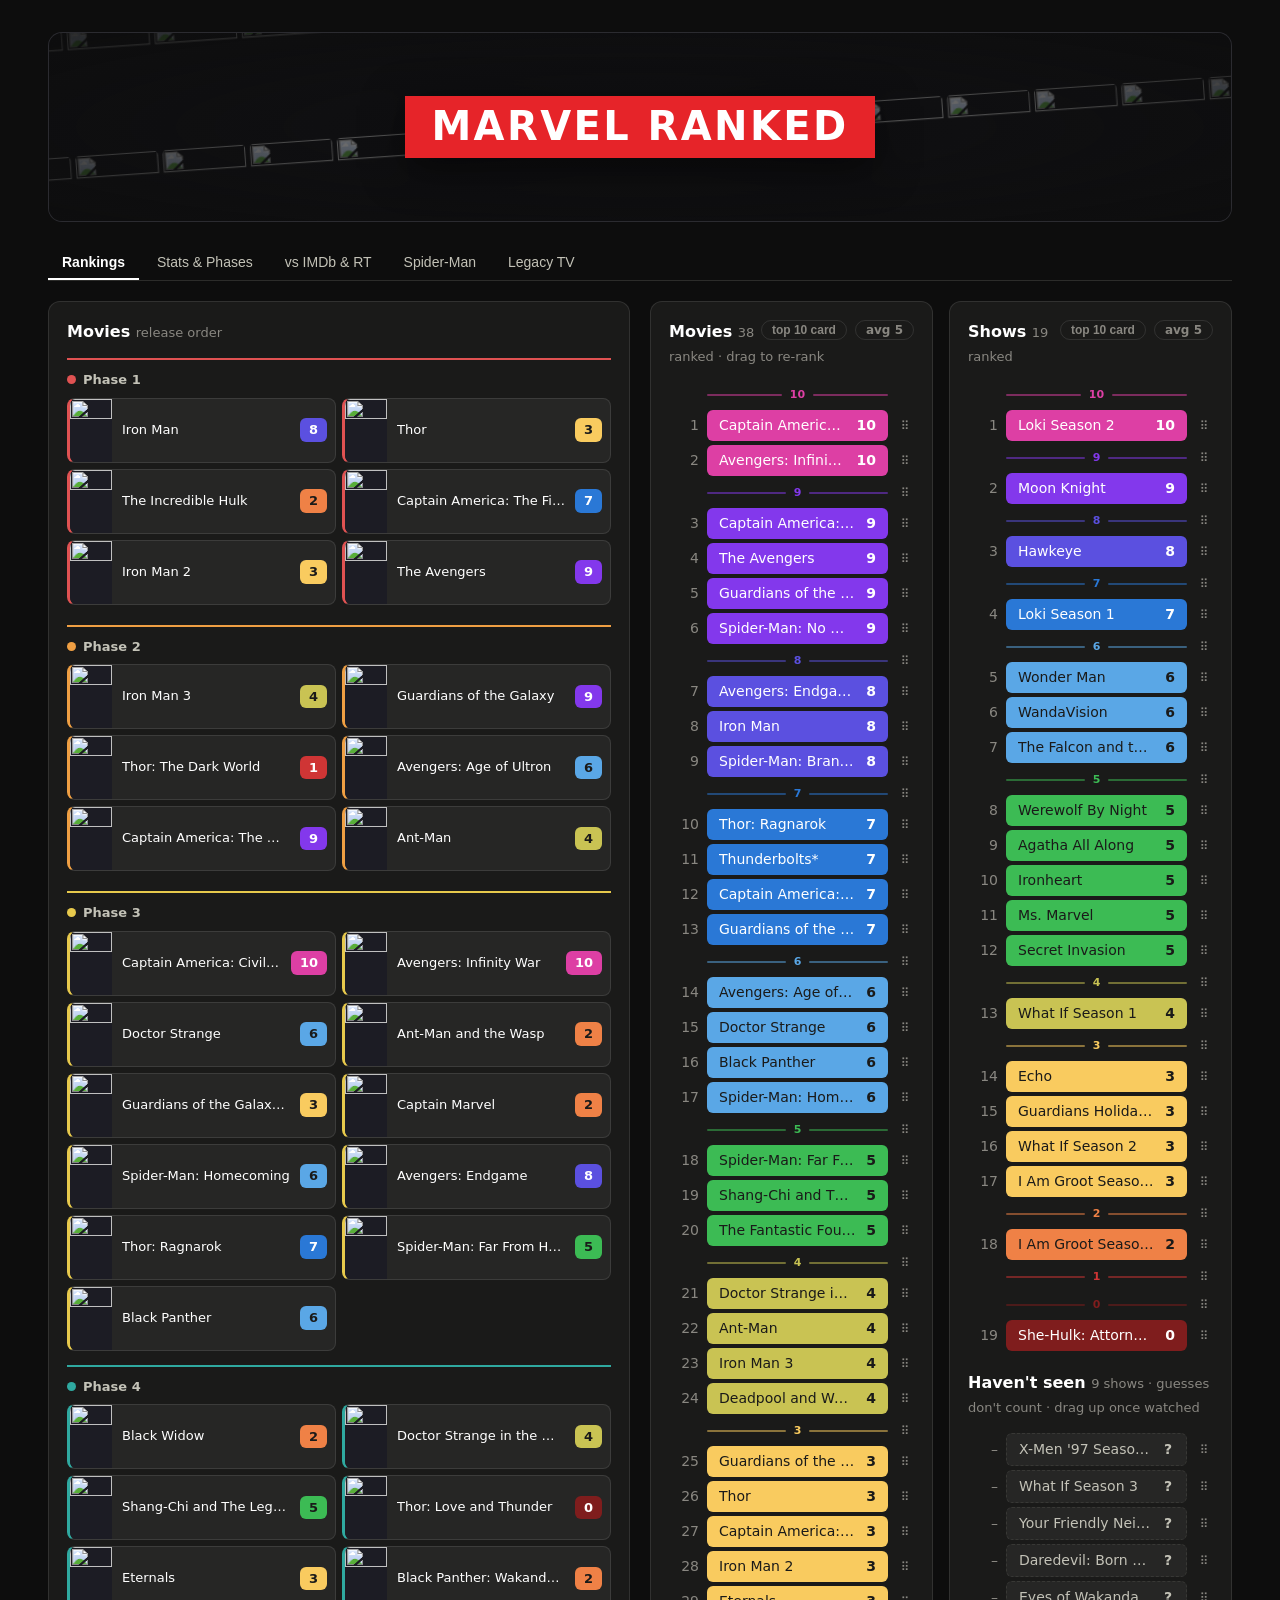
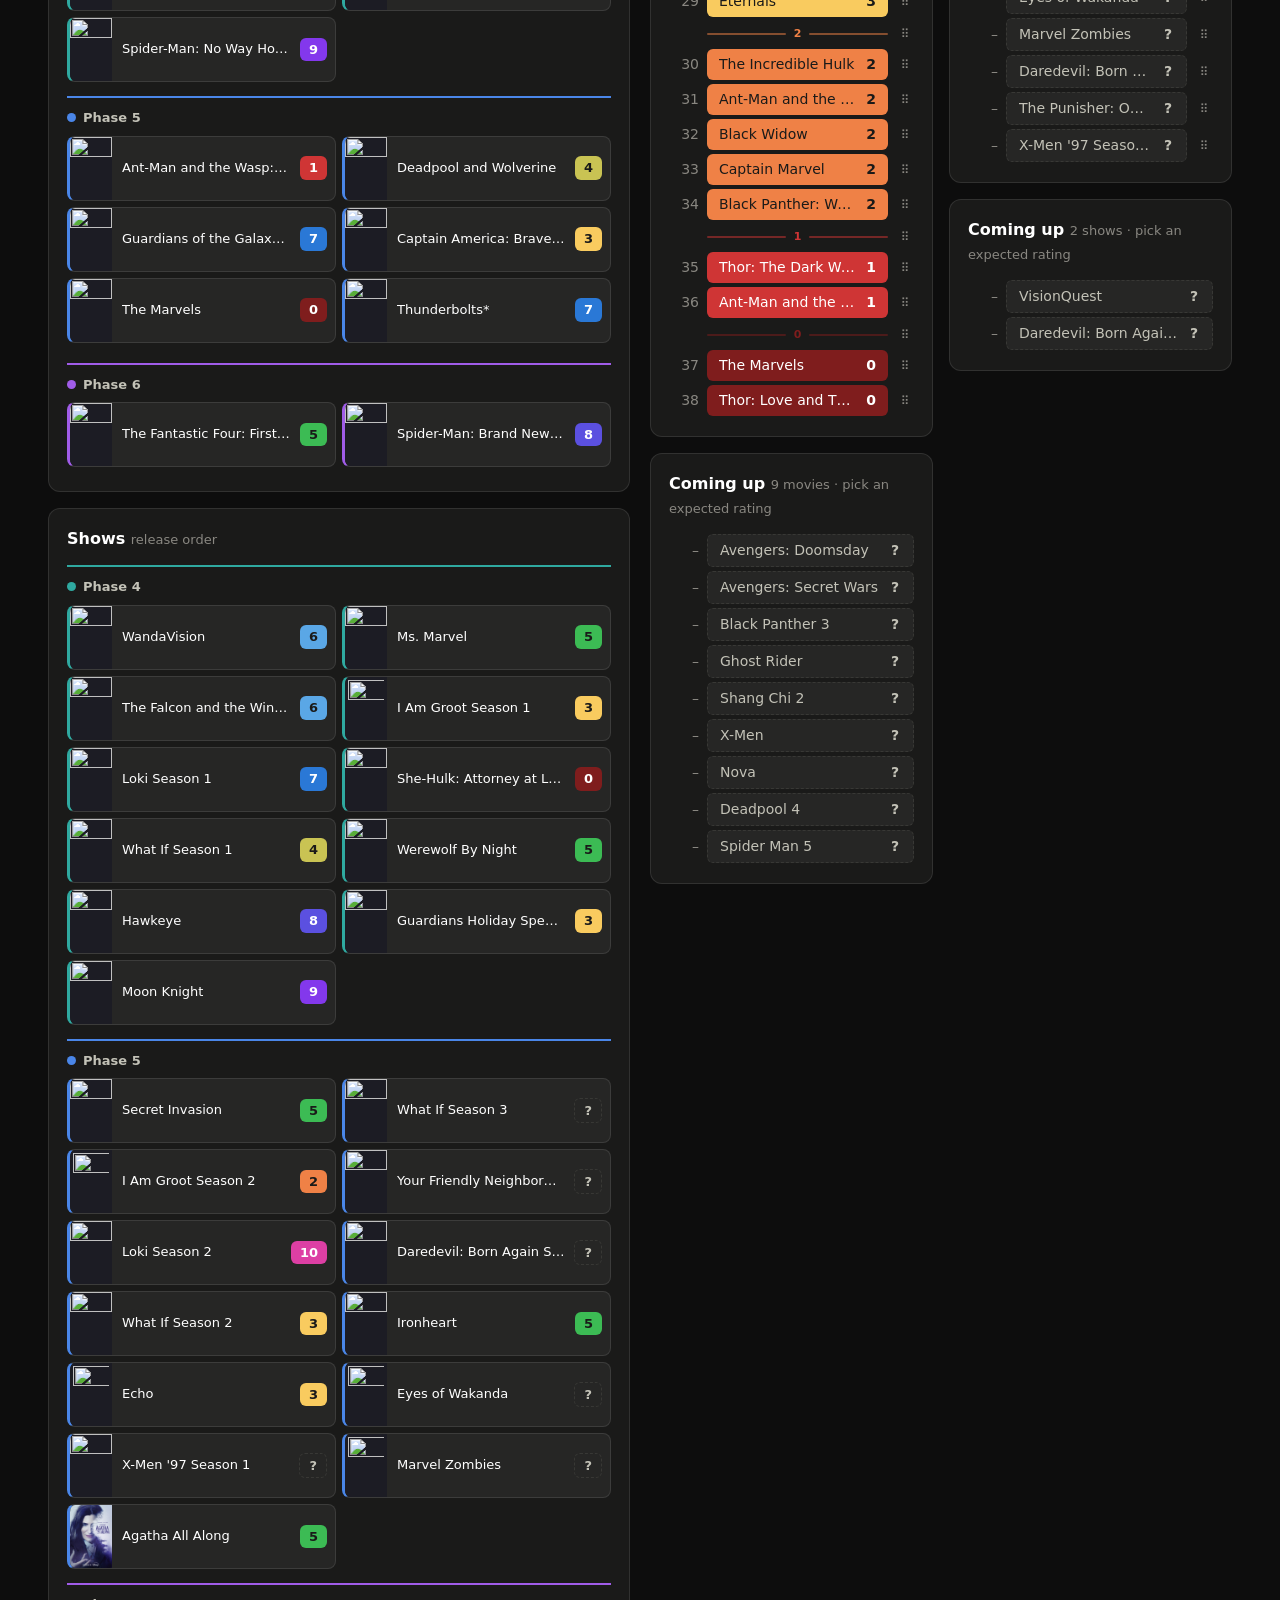
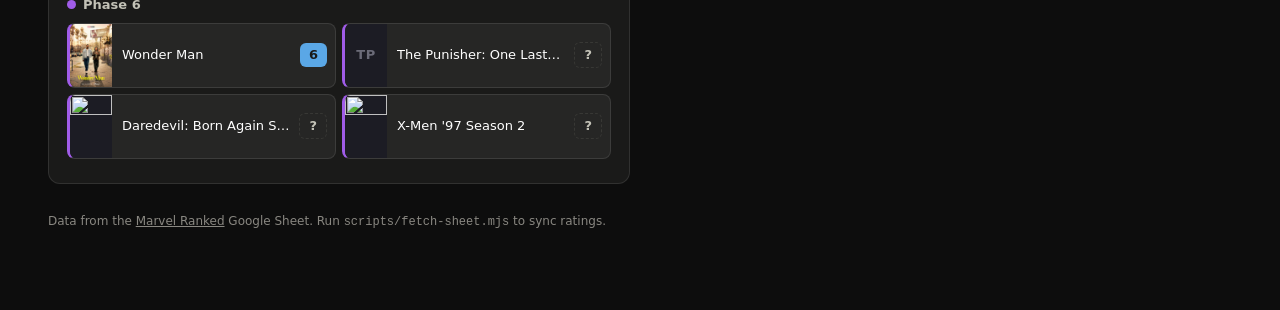
==== index.html @ 8e338cf9 "Add a Spider-Man tab: all 11 movies across eras, drag-to-order, synced Co-Authored-By: Claude Fable " ====
<!DOCTYPE html>
<html lang="en">
<head>
  <meta charset="UTF-8">
  <meta name="viewport" content="width=device-width, initial-scale=1.0">
  <title>Marvel Ranked</title>
  <link rel="icon" href="data:image/svg+xml,<svg xmlns='http://www.w3.org/2000/svg' viewBox='0 0 100 100'><text y='.9em' font-size='90'>🦸</text></svg>">
  <link rel="apple-touch-icon" href="icon-180.png">
  <link rel="manifest" href="manifest.json">
  <meta name="theme-color" content="#0d0d0d">
  <!-- Some cover hosts (Fandom) 404 hotlinked images when a foreign Referer
       header is present; sending none keeps every cover loading. -->
  <meta name="referrer" content="no-referrer">
  <meta name="apple-mobile-web-app-capable" content="yes">
  <meta name="apple-mobile-web-app-status-bar-style" content="black-translucent">
  <meta name="apple-mobile-web-app-title" content="Marvel Ranked">
  <link rel="stylesheet" href="styles.css">
</head>
<body>
  <div class="wrap">
    <header class="site">
      <div class="hero-bg" id="hero-bg" aria-hidden="true"></div>
      <h1>Marvel Ranked</h1>
    </header>

    <nav class="tabs">
      <button data-view="rankings" class="active">Rankings</button>
      <button data-view="phases">Stats &amp; Phases</button>
      <button data-view="vs">vs IMDb &amp; RT</button>
      <button data-view="spiderman">Spider-Man</button>
      <button data-view="legacy">Legacy TV</button>
    </nav>

    <main id="view"></main>

    <footer>Data from the <a href="https://docs.google.com/spreadsheets/d/1-3oeBoGQcb41boRSuKK7dNIwyNLwTf-JehLraKr6XbU/edit">Marvel Ranked</a> Google Sheet. Run <code>scripts/fetch-sheet.mjs</code> to sync ratings.</footer>
  </div>

  <script src="sync.js"></script>
  <script src="data.js"></script>
  <script src="imdb.js"></script>
  <script src="rt.js"></script>
  <script src="covers.js"></script>
  <script src="app.js"></script>
</body>
</html>
---- styles.css ----
* { margin: 0; padding: 0; box-sizing: border-box; }

:root {
  color-scheme: dark;
  --page: #0d0d0d;
  --surface: #1a1a19;
  --text-primary: #ffffff;
  --text-secondary: #c3c2b7;
  --text-muted: #898781;
  --grid: #2c2c2a;
  --baseline: #383835;
  --border: rgba(255, 255, 255, 0.10);
  --track: #262625;
  --marvel-red: #e62429;
}

body {
  background: var(--page);
  color: var(--text-primary);
  font-family: system-ui, -apple-system, "Segoe UI", sans-serif;
  line-height: 1.5;
}

.wrap { margin: 0 auto; padding: 32px 48px 80px; }

/* Hero header: poster-collage banner with the title centered on top */
header.site {
  position: relative; display: flex; align-items: center; justify-content: center;
  min-height: 190px; border-radius: 14px; overflow: hidden;
  border: 1px solid var(--border); background: #131318;
}
.hero-bg {
  position: absolute; inset: -30px; z-index: 0;
  display: flex; flex-wrap: wrap; gap: 4px; justify-content: center;
  transform: rotate(-4deg) scale(1.12);
  filter: saturate(0.85);
}
.hero-bg img { width: 74px; aspect-ratio: 2 / 3; object-fit: cover; border-radius: 4px; }
header.site::after {
  content: ""; position: absolute; inset: 0; z-index: 1;
  background: radial-gradient(ellipse at center, rgba(13, 13, 13, 0.45) 0%, rgba(13, 13, 13, 0.88) 100%);
}
header.site h1 {
  position: relative; z-index: 2;
  background: var(--marvel-red); color: #fff;
  font-size: 40px; font-weight: 900; text-transform: uppercase;
  letter-spacing: 0.06em; line-height: 1.1; padding: 8px 26px 10px;
  box-shadow: 0 10px 40px rgba(0, 0, 0, 0.6);
}
@media (max-width: 700px) { header.site h1 { font-size: 26px; padding: 6px 16px 8px; } }

/* Tabs */
nav.tabs { display: flex; gap: 4px; margin: 24px 0 20px; border-bottom: 1px solid var(--grid); flex-wrap: wrap; }
nav.tabs button {
  background: none; border: none; border-bottom: 2px solid transparent;
  padding: 8px 14px; font-size: 14px; color: var(--text-secondary); cursor: pointer;
}
nav.tabs button:hover { color: var(--text-primary); }
nav.tabs button.active { color: var(--text-primary); border-bottom-color: var(--text-primary); font-weight: 600; }

/* Ranking rows — spreadsheet-style colored cells */
.panel { background: var(--surface); border: 1px solid var(--border); border-radius: 12px; padding: 18px; }
.panel h2 { font-size: 16px; margin-bottom: 12px; }
.panel h2 .note { font-weight: 400; font-size: 13px; color: var(--text-muted); }
.row {
  display: grid; grid-template-columns: 30px 1fr;
  gap: 8px; align-items: center; padding: 2px 0; font-size: 14px;
}
.row .rank { color: var(--text-muted); font-variant-numeric: tabular-nums; text-align: right; }
.row .cellbox {
  display: flex; align-items: center; gap: 10px;
  border-radius: 6px; padding: 5px 12px; min-width: 0;
}
.row .cellbox .title { flex: 1; overflow: hidden; text-overflow: ellipsis; white-space: nowrap; }
.row .cellbox .phase-tag { opacity: 0.75; font-size: 12px; margin-left: 6px; }
.row .cellbox .val { font-variant-numeric: tabular-nums; font-weight: 700; }
.row:hover .cellbox { filter: brightness(1.06); }

/* Second heading within a panel (unwatched shows, show phase averages) */
.subheading { margin-top: 18px; }
.row .cellbox.unwatched {
  background: var(--track); color: var(--text-secondary);
  border: 1px dashed var(--baseline);
}

/* minmax(0, …) lets tracks shrink below the nowrap titles' intrinsic width */
.grid-2 { display: grid; grid-template-columns: minmax(0, 1fr) minmax(0, 1fr); gap: 16px; }
@media (max-width: 800px) { .grid-2 { grid-template-columns: minmax(0, 1fr); } }

/* Rankings split: two release-order columns left, two ranked columns right.
   Narrow screens stack to one column with the ranked lists on top. */
.split { display: grid; grid-template-columns: minmax(460px, 1fr) minmax(0, 1fr); gap: 20px; align-items: start; }
@media (max-width: 1100px) {
  .split { grid-template-columns: minmax(0, 1fr); }
  .split .release-pane { order: 2; }
}

.phase-block { margin-top: 14px; }
.phase-block h3 {
  font-size: 13px; font-weight: 600; color: var(--text-secondary);
  display: flex; align-items: center; gap: 7px; margin-bottom: 8px;
  padding-top: 10px; border-top: 2px solid var(--phase);
}
.phase-block h3 .dot { width: 9px; height: 9px; border-radius: 50%; background: var(--phase); }
/* Two columns filled top-to-bottom: first half of the phase runs down the
   left column, the rest continues down the right. */
.covers { columns: 2; column-gap: 6px; }
.covers .card { break-inside: avoid; margin-bottom: 6px; }
@media (max-width: 600px) { .covers { columns: 1; } }
.card {
  background: var(--track); border: 1px solid var(--border); border-radius: 8px;
  overflow: hidden; display: flex; align-items: center; gap: 10px;
  border-left: 3px solid var(--phase);
}
.card img, .card .noimg {
  width: 42px; aspect-ratio: 2 / 3; object-fit: cover; display: block;
  background: #1c1c24; flex-shrink: 0;
}
.card img.contain { object-fit: contain; padding: 3px; box-sizing: border-box; }
.card .noimg {
  display: flex; align-items: center; justify-content: center;
  font-size: 13px; font-weight: 700; color: #6b6b78; letter-spacing: 0.05em;
}
.card .name {
  flex: 1; min-width: 0; font-size: 13px; line-height: 1.3; font-weight: 500;
  overflow: hidden; text-overflow: ellipsis; white-space: nowrap;
}
.card .score {
  font-size: 13px; font-weight: 700; font-variant-numeric: tabular-nums;
  border-radius: 6px; padding: 2px 9px; margin-right: 8px; flex-shrink: 0;
}
.card .score.unknown {
  background: var(--track); color: var(--text-secondary);
  border: 1px dashed var(--baseline);
}
.card:hover { filter: brightness(1.06); }

/* Ranked column + its Coming Up panel stacked in one grid column */
.stack { display: grid; gap: 16px; align-content: start; }
button.guess {
  background: none; border: none; font: inherit; font-weight: 700;
  font-variant-numeric: tabular-nums; color: inherit; cursor: pointer;
  padding: 0 2px;
}
.guess-pop {
  position: fixed; z-index: 30; background: var(--surface);
  border: 1px solid var(--border); border-radius: 10px; padding: 8px;
  display: grid; grid-template-columns: repeat(4, 1fr); gap: 6px;
  box-shadow: 0 10px 32px rgba(0, 0, 0, 0.55);
}
.guess-pop .opt {
  border: none; border-radius: 6px; font: inherit; font-size: 13px; font-weight: 700;
  min-width: 40px; padding: 8px 0; text-align: center; cursor: pointer;
}
.guess-pop .opt.clear { background: var(--track); color: var(--text-secondary); border: 1px dashed var(--baseline); }
.guess-pop .opt.sel { outline: 2px solid var(--text-primary); outline-offset: 1px; }
.guess-pop .opt:hover { filter: brightness(1.12); }

/* Editable ranked lists: grips, tier separators, drag state, live average */
.row.drag { grid-template-columns: 30px 1fr 18px; }
.grip {
  cursor: grab; color: var(--text-muted); font-size: 12px; text-align: center;
  user-select: none; -webkit-user-select: none; touch-action: none; padding: 3px 0;
}
.grip:hover { color: var(--text-primary); }
.dragging { opacity: 0.92; }
.row.dragging .cellbox { outline: 2px dashed rgba(255, 255, 255, 0.55); }
.tierrow {
  display: grid; grid-template-columns: 30px 1fr 18px; gap: 8px;
  align-items: center; padding: 3px 0 1px;
}
.tierrow .tierline { display: flex; align-items: center; gap: 8px; }
.tierrow .tierline b { font-size: 11px; color: var(--c); }
.tierrow .tierline::before, .tierrow .tierline::after {
  content: ""; height: 2px; border-radius: 1px; background: var(--c); opacity: 0.5; flex: 1;
}
.tierrow.dragging .tierline::before, .tierrow.dragging .tierline::after { opacity: 1; }
.avgchip {
  float: right; font-size: 12px; font-weight: 600; line-height: normal;
  color: var(--text-muted); border: 1px solid var(--border);
  border-radius: 999px; padding: 2px 10px;
}
.avgchip.off { color: #ff7a7a; border-color: #cf3535; }
button.cardbtn { background: none; cursor: pointer; margin-right: 8px; }
button.cardbtn:hover { color: var(--text-primary); }

/* Share-card modal: canvas preview plus download/share actions */
.share-modal {
  position: fixed; inset: 0; z-index: 40; background: rgba(0, 0, 0, 0.72);
  display: flex; align-items: center; justify-content: center; padding: 20px;
}
.share-box {
  background: var(--surface); border: 1px solid var(--border); border-radius: 14px;
  padding: 14px; width: 100%; max-width: 400px; max-height: 92vh; overflow: auto;
}
.share-box img { display: block; width: 100%; border-radius: 10px; }
.share-actions { display: flex; gap: 8px; justify-content: center; margin-top: 12px; }
.share-actions .chip { font: inherit; font-size: 13px; cursor: pointer; text-decoration: none; }

/* Stat tiles */
.tiles { display: grid; grid-template-columns: repeat(6, 1fr); gap: 12px; margin-bottom: 16px; }
@media (max-width: 1100px) { .tiles { grid-template-columns: repeat(3, 1fr); } }
@media (max-width: 600px) { .tiles { grid-template-columns: repeat(2, 1fr); } }
.tile { background: var(--surface); border: 1px solid var(--border); border-radius: 12px; padding: 14px 16px; }
.tile .label { font-size: 12px; color: var(--text-muted); }
.tile .value { font-size: 26px; font-weight: 600; line-height: 1.25; margin: 2px 0; }
.tile .sub { font-size: 12px; color: var(--text-secondary); display: flex; align-items: center; gap: 6px; }
.tile .sub .dot { width: 8px; height: 8px; border-radius: 50%; flex-shrink: 0; }

/* Column charts: height carries the rating; color repeats the site scale */
.chart { --h: 140px; display: flex; gap: 8px; margin-top: 6px; }
.chart .yaxis { position: relative; width: 18px; height: var(--h); flex-shrink: 0; }
.chart .yaxis span {
  position: absolute; right: 0; transform: translateY(-50%);
  font-size: 11px; color: var(--text-muted); font-variant-numeric: tabular-nums;
}
.chart .plotarea { position: relative; flex: 1; min-width: 0; }
.chart .gridline { position: absolute; left: 0; right: 0; border-top: 1px solid var(--grid); }
.chart .gridline.baseline { border-top-color: var(--baseline); }
.chart .cgroups { position: relative; display: flex; gap: 10px; }
.chart .cgroup { min-width: 0; }
.chart .cols { display: flex; gap: 2px; }
.chart .colwrap { flex: 1; min-width: 0; display: flex; flex-direction: column; }
.chart .colbar { height: var(--h); display: flex; align-items: flex-end; justify-content: center; }
.chart .colbar i { display: block; width: 100%; max-width: 24px; border-radius: 4px 4px 0 0; }
.chart .colwrap:hover i { filter: brightness(1.18); }
.chart .xl { font-size: 10px; color: var(--text-muted); text-align: center; margin-top: 4px; }
.chart .glabel {
  display: flex; align-items: center; justify-content: center; gap: 5px;
  border-top: 2px solid var(--phase); margin-top: 6px; padding-top: 5px;
  font-size: 10px; color: var(--text-muted); white-space: nowrap; overflow: hidden;
}
.chart .glabel .dot { width: 7px; height: 7px; border-radius: 50%; background: var(--phase); flex-shrink: 0; }

/* vs IMDb: my rating and IMDb's side by side, sortable by column */
.vspanel { max-width: 720px; margin: 0 auto; }
.vsrow {
  display: grid; grid-template-columns: 1fr 48px 48px 48px;
  gap: 8px; align-items: center; padding: 2px 0; font-size: 14px;
}
.vsrow .title { overflow: hidden; text-overflow: ellipsis; white-space: nowrap; }
.vsrow .cell {
  border-radius: 6px; padding: 5px 0; text-align: center;
  font-weight: 700; font-variant-numeric: tabular-nums;
}
.vsrow .delta {
  text-align: right; color: var(--text-secondary);
  font-variant-numeric: tabular-nums; padding-right: 2px;
}
.vsrow.vshead { color: var(--text-muted); font-size: 12px; }
.vsrow.vshead span:not(.title) { text-align: center; }
.vsrow.vshead span:last-child { text-align: right; padding-right: 2px; }
.vsswitch { display: flex; justify-content: center; margin-bottom: 14px; }
.vsswitch .segbtn { font-size: 13px; padding: 5px 16px; }
.vstiles { grid-template-columns: repeat(3, 1fr); max-width: 720px; margin: 0 auto 16px; }
.vscharts { max-width: 1100px; margin: 0 auto; }

/* Me-vs-IMDb scatter: position carries both scores, dot color repeats mine */
.vsscatter { display: block; width: 100%; height: auto; margin-top: 4px; }
.vsscatter .grid { stroke: var(--border); stroke-width: 1; }
.vsscatter .diag { stroke: var(--text-muted); stroke-width: 1; stroke-dasharray: 4 4; }
.vsscatter .tick, .vsscatter .hint { fill: var(--text-muted); font-size: 11px; }
.vsscatter .axis { fill: var(--text-secondary); font-size: 12px; }
.vsscatter circle:not(.hit) { stroke: var(--surface); stroke-width: 2; }
.vsscatter g:hover circle:not(.hit) { filter: brightness(1.15); }

/* Legacy TV: unranked pre-Disney+ seasons grouped by series */
.legacywrap { max-width: 900px; margin: 0 auto; }
.phase-block h3 .note { font-weight: 400; color: var(--text-muted); }

/* Spider-Man multiverse ranking: era-colored cards, drag to reorder */
.spiderwrap { max-width: 560px; margin: 0 auto; }
.spiderlist { display: grid; gap: 6px; }
.spiderrow { display: grid; grid-template-columns: 36px 1fr 18px; gap: 8px; align-items: center; }
.spiderrow .rank {
  text-align: right; font-size: 18px; font-weight: 800;
  color: var(--text-muted); font-variant-numeric: tabular-nums;
}
.spiderrow .card .era { font-size: 11px; font-weight: 600; flex-shrink: 0; margin-right: 10px; }
.spiderrow.dragging .card { outline: 2px dashed rgba(255, 255, 255, 0.55); }

/* Zero-sum guard: shown on every tab when an average drifts off 5.0 */
.balance-alert {
  margin: 14px 0 0; padding: 12px 16px; border-radius: 10px;
  background: rgba(207, 53, 53, 0.14); border: 1px solid #cf3535;
  color: var(--text-primary); font-size: 14px;
}
.balance-alert strong { color: #ff7a7a; margin-right: 8px; }

/* Movies/shows/both picker in stats panel headers */
.seg { display: inline-flex; gap: 2px; margin-left: 8px; vertical-align: 2px; }
.segbtn {
  border: 1px solid var(--border); background: none; color: var(--text-muted);
  font: inherit; font-size: 11px; font-weight: 400; padding: 2px 8px; cursor: pointer;
}
.segbtn:first-child { border-radius: 999px 0 0 999px; }
.segbtn:last-child { border-radius: 0 999px 999px 0; }
.segbtn:hover { color: var(--text-secondary); }
.segbtn.active { background: var(--track); color: var(--text-primary); border-color: var(--text-muted); }

/* Shared hover/tap tooltip for chart marks */
.tooltip {
  position: fixed; z-index: 20; pointer-events: none;
  background: #232326; border: 1px solid var(--border); border-radius: 8px;
  box-shadow: 0 4px 16px rgba(0, 0, 0, 0.45);
  padding: 6px 10px; font-size: 12px; color: var(--text-primary);
  max-width: 280px; opacity: 0; transition: opacity 0.12s;
}
.tooltip.show { opacity: 1; }

.vshead .vscol { cursor: pointer; user-select: none; }
.vshead .vscol:hover { color: var(--text-secondary); }
.vshead .vscol.active { color: var(--text-primary); font-weight: 700; }
.vsrow:hover .cell { filter: brightness(1.06); }
.fineprint { margin-top: 14px; font-size: 12px; color: var(--text-muted); }

/* Chips */
.chips { display: flex; flex-wrap: wrap; gap: 8px; }
.chip {
  border: 1px solid var(--border); background: var(--track); color: var(--text-secondary);
  border-radius: 999px; padding: 4px 12px; font-size: 13px;
}

.section-gap { margin-top: 16px; }
footer { margin-top: 28px; font-size: 12px; color: var(--text-muted); }
footer a { color: inherit; }

/* Phones get the full width: slim page gutters, tighter panels and gaps.
   Keep this block last so it wins over the base rules above. */
@media (max-width: 700px) {
  .wrap { padding: 10px 8px 48px; }
  .panel { padding: 12px 10px; }
  header.site { min-height: 130px; border-radius: 10px; }
  nav.tabs { margin: 14px 0 12px; }
  nav.tabs button { padding: 8px 10px; font-size: 13px; }
  .split, .grid-2, .tiles, .stack { gap: 10px; }
  .section-gap { margin-top: 10px; }
  .vspanel, .vstiles, .vscharts, .spiderwrap { max-width: none; }
}
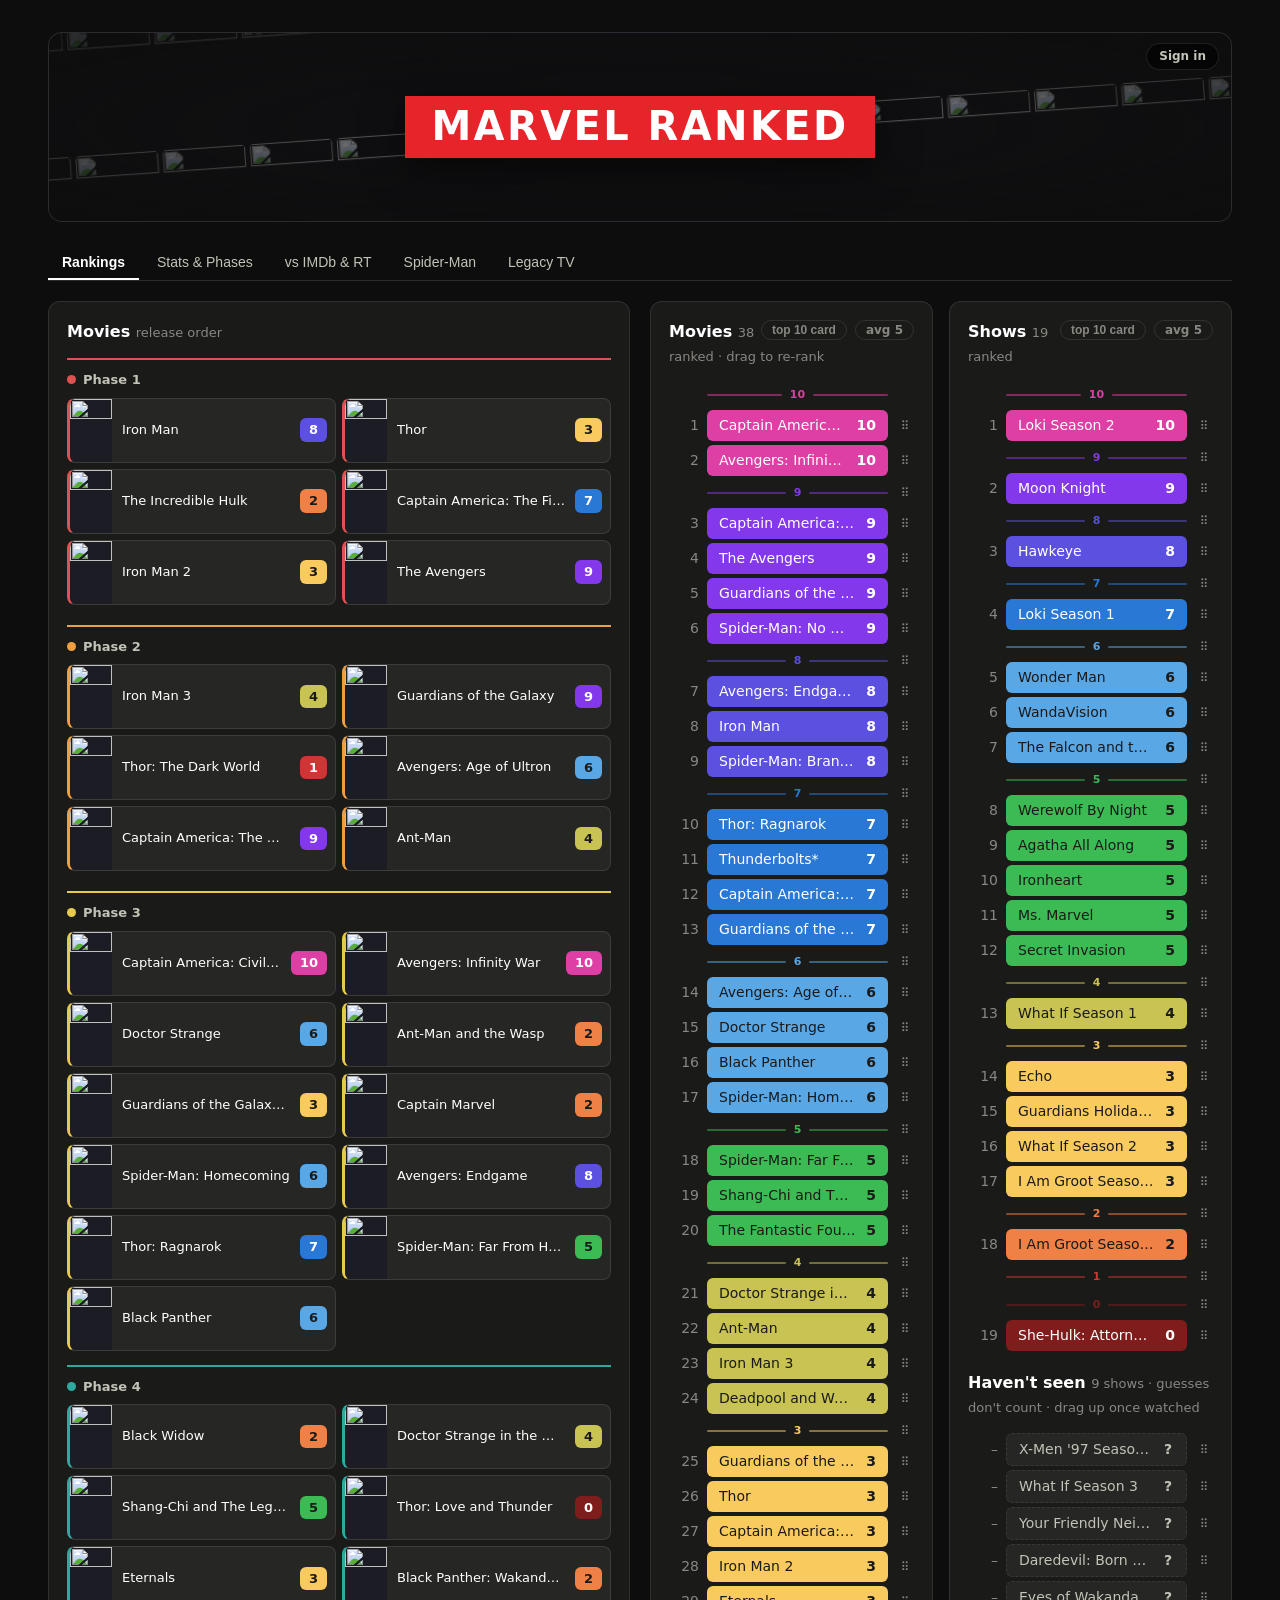
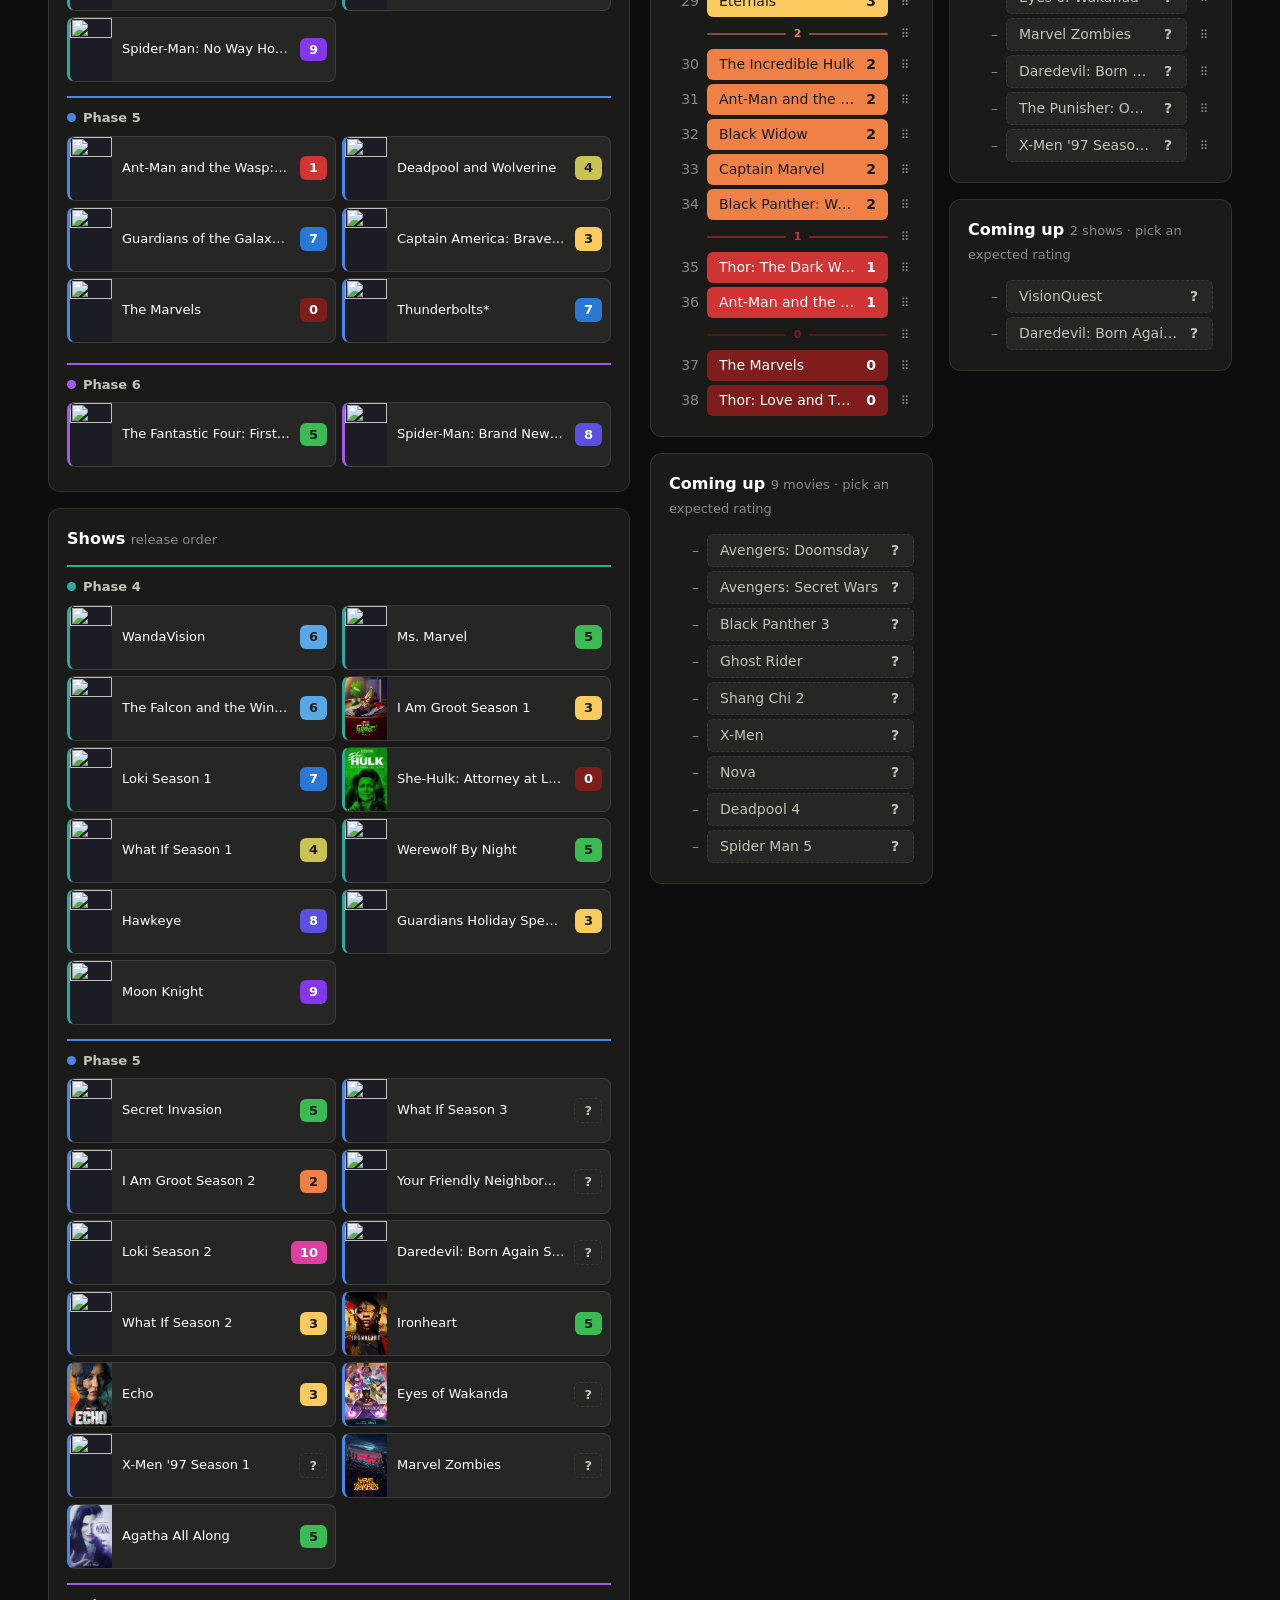
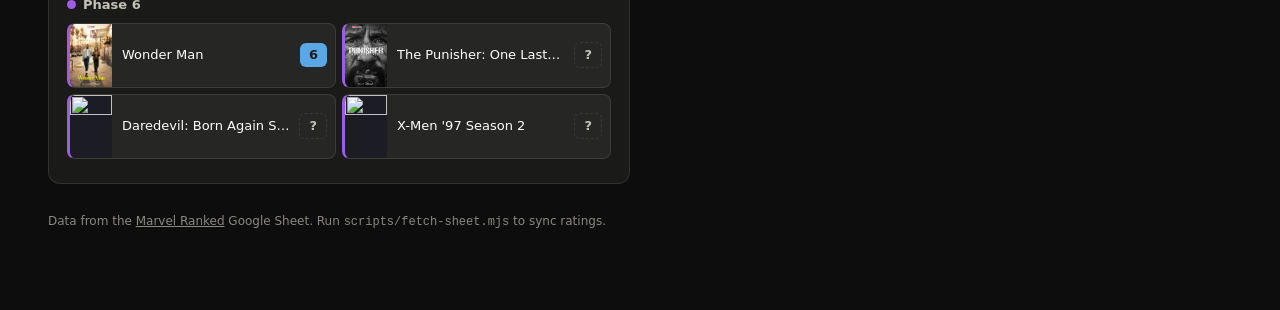
==== commit aa6550d3: "Username accounts: per-user synced rankings, offline mode when signed out Sign in with just a userna" ====
--- a/index.html
+++ b/index.html
@@ -21,6 +21,7 @@
     <header class="site">
       <div class="hero-bg" id="hero-bg" aria-hidden="true"></div>
       <h1>Marvel Ranked</h1>
+      <div class="account" id="account"></div>
     </header>
 
     <nav class="tabs">
--- a/styles.css
+++ b/styles.css
@@ -49,6 +49,24 @@
 }
 @media (max-width: 700px) { header.site h1 { font-size: 26px; padding: 6px 16px 8px; } }
 
+/* Account chip: sits on the hero banner, above the poster collage */
+.account {
+  position: absolute; top: 10px; right: 12px; z-index: 2;
+  display: flex; gap: 6px; align-items: center;
+}
+.account button, .account .who, .account input {
+  font: 600 12px/1.4 system-ui, -apple-system, "Segoe UI", sans-serif;
+  border-radius: 999px; padding: 4px 12px;
+  background: rgba(0, 0, 0, 0.55); border: 1px solid var(--border);
+}
+.account button { color: var(--text-secondary); cursor: pointer; }
+.account button:hover { color: var(--text-primary); border-color: rgba(255, 255, 255, 0.3); }
+.account .who { color: var(--text-primary); }
+.account form { display: flex; gap: 6px; }
+.account input { color: var(--text-primary); width: 140px; outline: none; font-weight: 400; }
+.account input:focus { border-color: rgba(255, 255, 255, 0.35); }
+.account input.bad { border-color: var(--marvel-red); }
+
 /* Tabs */
 nav.tabs { display: flex; gap: 4px; margin: 24px 0 20px; border-bottom: 1px solid var(--grid); flex-wrap: wrap; }
 nav.tabs button {
@@ -196,6 +214,24 @@
 .share-box img { display: block; width: 100%; border-radius: 10px; }
 .share-actions { display: flex; gap: 8px; justify-content: center; margin-top: 12px; }
 .share-actions .chip { font: inherit; font-size: 13px; cursor: pointer; text-decoration: none; }
+
+/* Cover detail popup: big poster + rating/rank profile */
+.card[data-detail] { cursor: pointer; }
+.detail-box { max-width: 320px; text-align: center; animation: detailpop 0.16s ease-out; }
+@keyframes detailpop { from { transform: scale(0.88); opacity: 0; } }
+.detail-box .detail-poster {
+  width: 65%; max-width: 210px; border-radius: 10px;
+  display: block; margin: 6px auto 14px;
+}
+.detail-box .detail-poster.contain { background: #1c1c24; padding: 14px; box-sizing: border-box; }
+.detail-box h3 { font-size: 19px; line-height: 1.3; margin-bottom: 12px; }
+.bigscore {
+  display: inline-block; min-width: 56px; font-size: 26px; font-weight: 800;
+  border-radius: 12px; padding: 6px 16px; font-variant-numeric: tabular-nums;
+}
+.bigscore.unknown { background: var(--track); color: var(--text-secondary); border: 1px dashed var(--baseline); }
+.rankline { margin-top: 8px; font-weight: 600; }
+.factline { margin-top: 5px; font-size: 13px; color: var(--text-secondary); }
 
 /* Stat tiles */
 .tiles { display: grid; grid-template-columns: repeat(6, 1fr); gap: 12px; margin-bottom: 16px; }
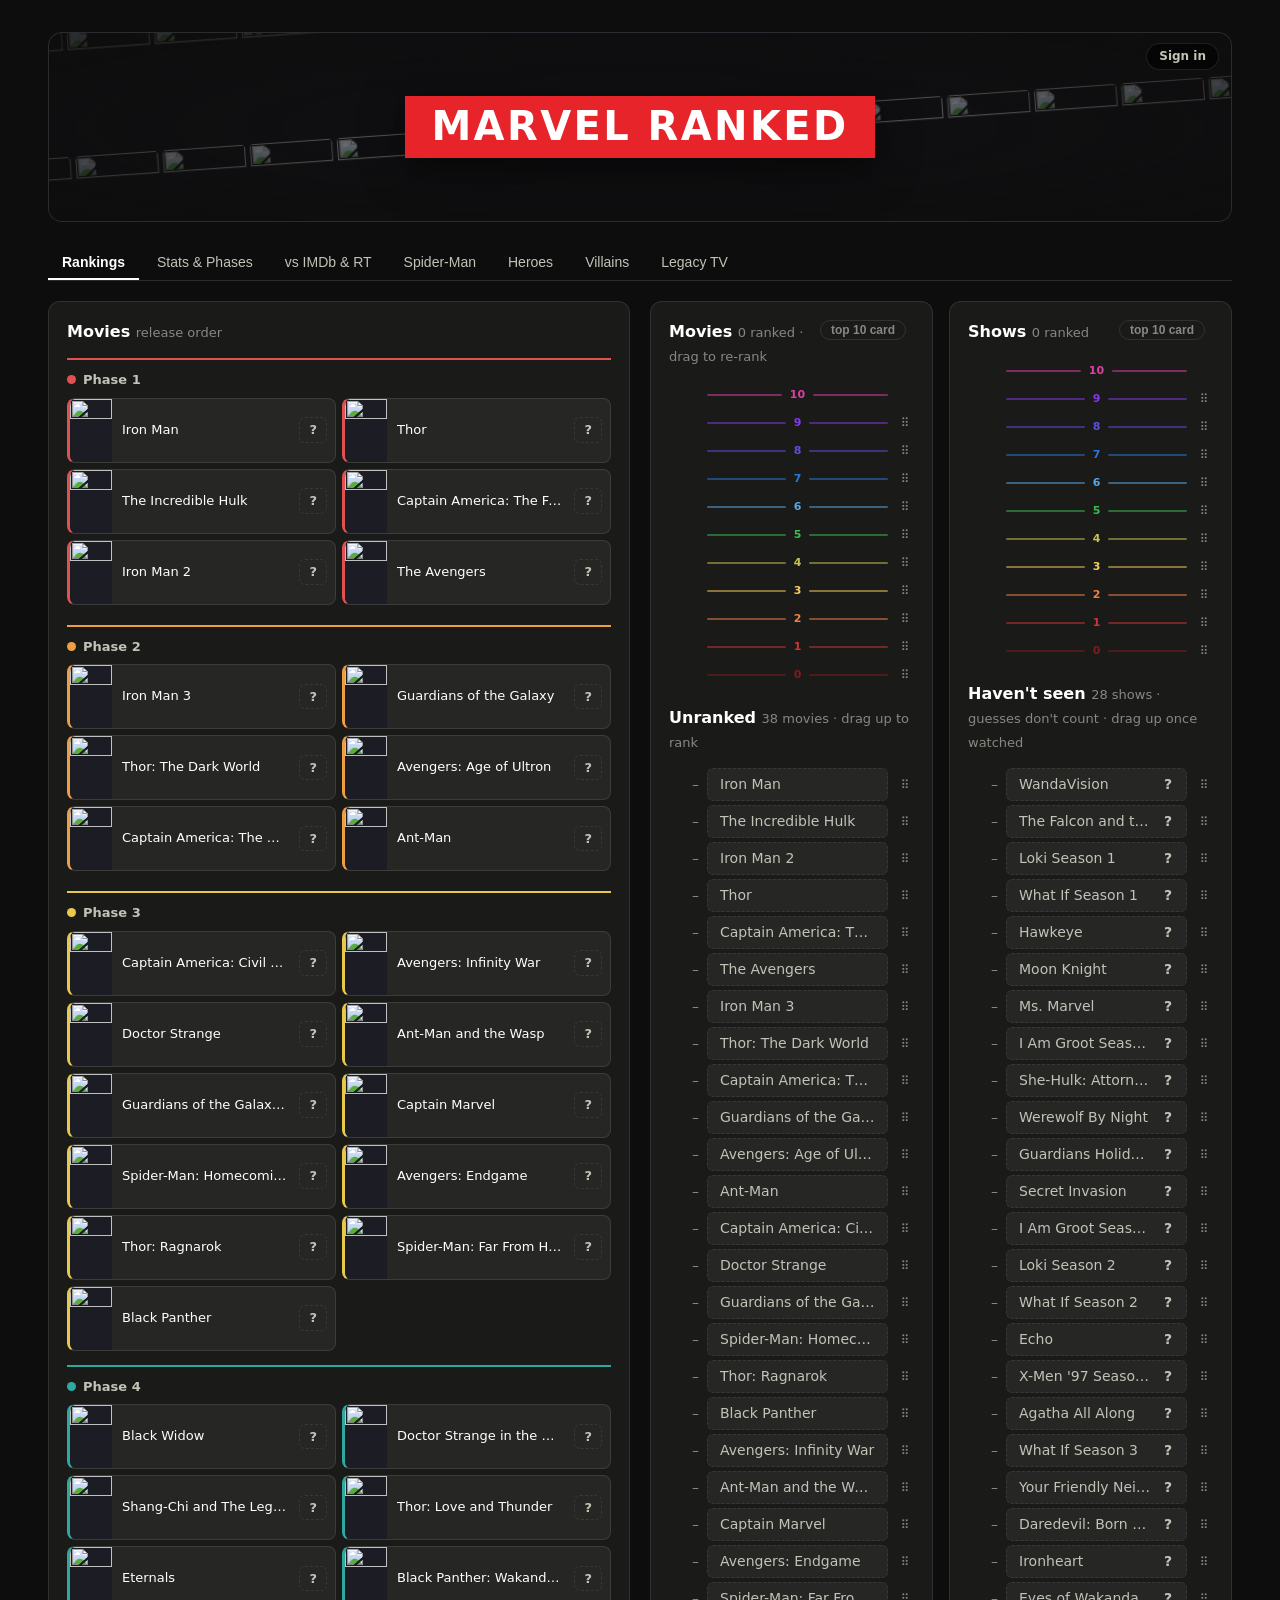
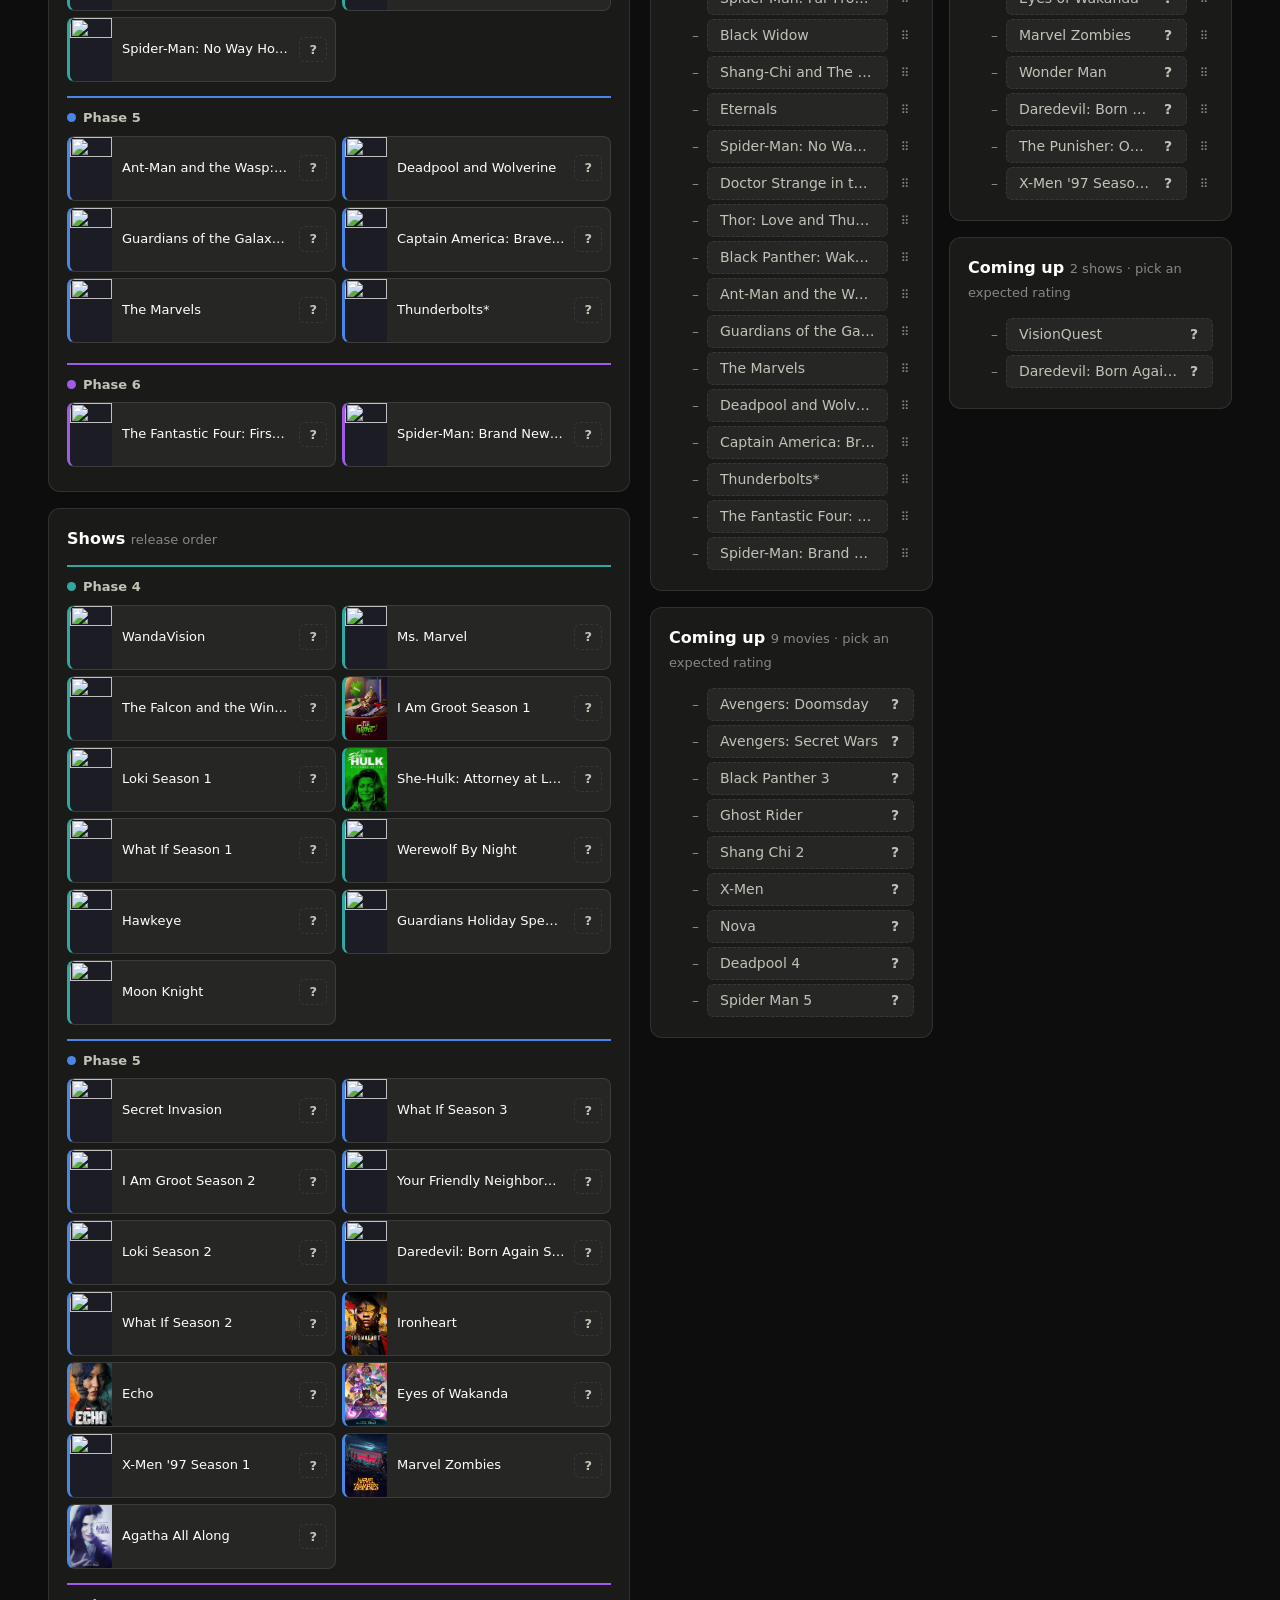
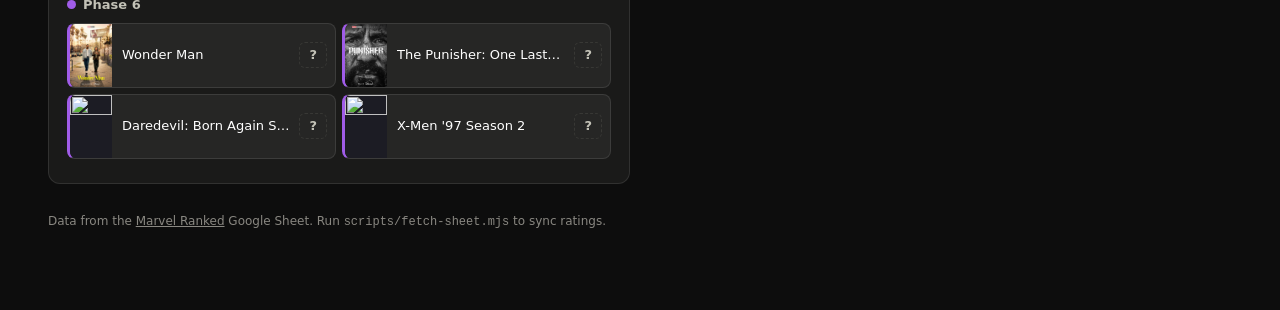
==== commit 4675e8b7: "Heroes and Villains tabs: rank the people, not just the projects Two new drag-to-rank tabs — 57 hero" ====
--- a/index.html
+++ b/index.html
@@ -29,6 +29,8 @@
       <button data-view="phases">Stats &amp; Phases</button>
       <button data-view="vs">vs IMDb &amp; RT</button>
       <button data-view="spiderman">Spider-Man</button>
+      <button data-view="heroes">Heroes</button>
+      <button data-view="villains">Villains</button>
       <button data-view="legacy">Legacy TV</button>
     </nav>
 
@@ -42,6 +44,7 @@
   <script src="imdb.js"></script>
   <script src="rt.js"></script>
   <script src="covers.js"></script>
+  <script src="characters.js"></script>
   <script src="app.js"></script>
 </body>
 </html>
--- a/styles.css
+++ b/styles.css
@@ -304,16 +304,29 @@
 .legacywrap { max-width: 900px; margin: 0 auto; }
 .phase-block h3 .note { font-weight: 400; color: var(--text-muted); }
 
-/* Spider-Man multiverse ranking: era-colored cards, drag to reorder */
-.spiderwrap { max-width: 560px; margin: 0 auto; }
-.spiderlist { display: grid; gap: 6px; }
-.spiderrow { display: grid; grid-template-columns: 36px 1fr 18px; gap: 8px; align-items: center; }
-.spiderrow .rank {
+/* Hand-ranked rosters — Spider-Man, Heroes, Villains: group-colored picture
+   cards, drag to reorder */
+.rosterwrap { max-width: 560px; margin: 0 auto; }
+.rosterlist { display: grid; gap: 6px; }
+.rosterrow { display: grid; grid-template-columns: 36px 1fr 18px; gap: 8px; align-items: center; }
+.rosterrow .rank {
   text-align: right; font-size: 18px; font-weight: 800;
   color: var(--text-muted); font-variant-numeric: tabular-nums;
 }
-.spiderrow .card .era { font-size: 11px; font-weight: 600; flex-shrink: 0; margin-right: 10px; }
-.spiderrow.dragging .card { outline: 2px dashed rgba(255, 255, 255, 0.55); }
+.rosterrow .card .era {
+  font-size: 11px; font-weight: 600; margin-right: 10px; text-align: right;
+  max-width: 40%; overflow: hidden; text-overflow: ellipsis; white-space: nowrap;
+}
+.rosterrow.dragging .card { outline: 2px dashed rgba(255, 255, 255, 0.55); }
+/* Character portraits are near-4:3 tall and lead with a face — give them a
+   wider cell than a poster so they aren't cropped to a sliver */
+.rosterlist.portraits .card img { width: 58px; aspect-ratio: 3 / 4; }
+/* Group color key under a character roster */
+.rosterkey { display: inline-flex; flex-wrap: wrap; gap: 4px 10px; margin-left: 4px; }
+.rosterkey span { display: inline-flex; align-items: center; gap: 4px; white-space: nowrap; }
+.rosterkey span::before {
+  content: ""; width: 8px; height: 8px; border-radius: 2px; background: var(--phase);
+}
 
 /* Zero-sum guard: shown on every tab when an average drifts off 5.0 */
 .balance-alert {
@@ -349,6 +362,21 @@
 .vshead .vscol.active { color: var(--text-primary); font-weight: 700; }
 .vsrow:hover .cell { filter: brightness(1.06); }
 .fineprint { margin-top: 14px; font-size: 12px; color: var(--text-muted); }
+
+/* Undo toast: pops up bottom-center for 5 seconds after any change */
+.undobar {
+  position: fixed; left: 50%; bottom: 26px; z-index: 60;
+  transform: translate(-50%, 90px); opacity: 0; pointer-events: none;
+  transition: transform 0.25s ease, opacity 0.25s ease;
+}
+.undobar.show { transform: translate(-50%, 0); opacity: 1; pointer-events: auto; }
+.undobar button {
+  background: var(--surface); color: var(--text-primary);
+  border: 1px solid rgba(255, 255, 255, 0.25); border-radius: 999px;
+  padding: 10px 22px; font: 700 14px/1.2 system-ui, -apple-system, "Segoe UI", sans-serif;
+  cursor: pointer; box-shadow: 0 8px 30px rgba(0, 0, 0, 0.6);
+}
+.undobar button:hover { border-color: rgba(255, 255, 255, 0.5); }
 
 /* Chips */
 .chips { display: flex; flex-wrap: wrap; gap: 8px; }
@@ -371,5 +399,5 @@
   nav.tabs button { padding: 8px 10px; font-size: 13px; }
   .split, .grid-2, .tiles, .stack { gap: 10px; }
   .section-gap { margin-top: 10px; }
-  .vspanel, .vstiles, .vscharts, .spiderwrap { max-width: none; }
-}
+  .vspanel, .vstiles, .vscharts, .rosterwrap { max-width: none; }
+}
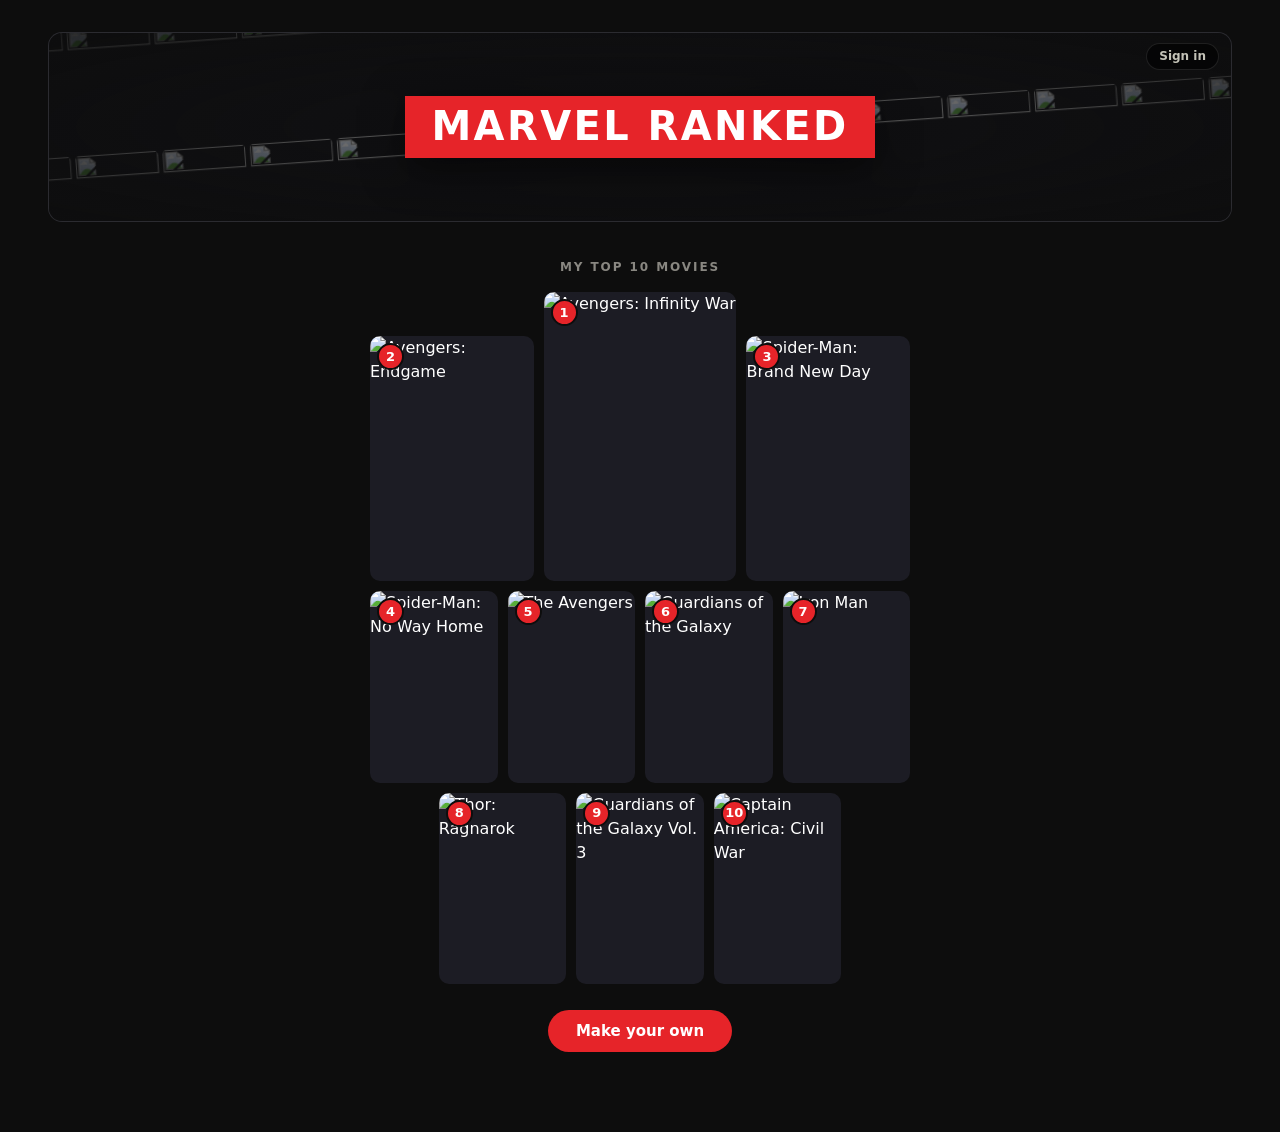
==== commit d4eed33a: "Give the link a preview card Pasted into a chat the link came up bare — a title, a URL, no image — b" ====
--- a/index.html
+++ b/index.html
@@ -4,6 +4,22 @@
   <meta charset="UTF-8">
   <meta name="viewport" content="width=device-width, initial-scale=1.0">
   <title>Marvel Ranked</title>
+  <meta name="description" content="Rank every Marvel movie and show">
+  <!-- Link preview for chat apps and social sites. Their crawlers don't run
+       JavaScript, so this can't be the live top-10 screen — it's a flat image,
+       regenerated from scripts/og-card.html (instructions in that file) when
+       the example board changes. Absolute URLs: relative ones are ignored. -->
+  <meta property="og:type" content="website">
+  <meta property="og:site_name" content="Marvel Ranked">
+  <meta property="og:title" content="Marvel Ranked">
+  <meta property="og:description" content="Rank every Marvel movie and show">
+  <meta property="og:url" content="https://marvel-ranked-two.vercel.app/">
+  <meta property="og:image" content="https://marvel-ranked-two.vercel.app/og-preview.jpg">
+  <meta property="og:image:type" content="image/jpeg">
+  <meta property="og:image:width" content="1200">
+  <meta property="og:image:height" content="630">
+  <meta property="og:image:alt" content="Ten Marvel movie posters with rank badges, one through ten">
+  <meta name="twitter:card" content="summary_large_image">
   <link rel="icon" href="data:image/svg+xml,<svg xmlns='http://www.w3.org/2000/svg' viewBox='0 0 100 100'><text y='.9em' font-size='90'>🦸</text></svg>">
   <link rel="apple-touch-icon" href="icon-180.png">
   <link rel="manifest" href="manifest.json">
--- a/styles.css
+++ b/styles.css
@@ -41,7 +41,7 @@
   background: radial-gradient(ellipse at center, rgba(13, 13, 13, 0.45) 0%, rgba(13, 13, 13, 0.88) 100%);
 }
 header.site h1 {
-  position: relative; z-index: 2;
+  position: relative; z-index: 2; text-align: center;
   background: var(--marvel-red); color: #fff;
   font-size: 40px; font-weight: 900; text-transform: uppercase;
   letter-spacing: 0.06em; line-height: 1.1; padding: 8px 26px 10px;
@@ -336,6 +336,57 @@
 }
 .balance-alert strong { color: #ff7a7a; margin-right: 8px; }
 
+/* First-visit showcase: the top 10 as covers alone, in the shape of the
+   shareable card — #1 big in the middle, then rows of four and three */
+.showcase { max-width: 540px; margin: 36px auto 0; }
+/* While it is up, the board is the whole page — no tabs, and no sheet-sync
+   footer, which is a note to the site's owner rather than to a visitor */
+body.showcase-on nav.tabs, body.showcase-on footer { display: none; }
+.showcase-sub {
+  text-align: center; color: var(--text-muted);
+  font-size: 12px; font-weight: 700; letter-spacing: 0.16em; margin-bottom: 16px;
+}
+.showcase figure {
+  position: relative; border-radius: 10px; overflow: hidden; background: #1c1c24;
+}
+.showcase img, .showcase .noimg {
+  display: block; width: 100%; aspect-ratio: 2 / 3; object-fit: cover;
+}
+.showcase .noimg {
+  display: flex; align-items: center; justify-content: center;
+  color: #6b6b78; font-weight: 700; letter-spacing: 0.05em;
+}
+.showcase .badge {
+  position: absolute; top: 7px; left: 7px; width: 27px; height: 27px;
+  display: flex; align-items: center; justify-content: center;
+  border-radius: 50%; background: var(--marvel-red); border: 2px solid var(--page);
+  color: #fff; font-size: 13px; font-weight: 800; font-variant-numeric: tabular-nums;
+}
+/* #1 is the wider middle column, so it stands taller off a shared baseline */
+.showcase-podium { display: grid; grid-template-columns: 1fr 1.18fr 1fr; gap: 10px; align-items: end; }
+.showcase-row { display: flex; justify-content: center; gap: 10px; margin-top: 10px; }
+.showcase-row figure { width: calc((100% - 30px) / 4); }
+.showcase-cta { text-align: center; margin-top: 26px; }
+.showcase-cta button {
+  background: var(--marvel-red); color: #fff; border: none; border-radius: 999px;
+  font: inherit; font-size: 15px; font-weight: 700; padding: 10px 28px; cursor: pointer;
+}
+.showcase-cta button:hover { filter: brightness(1.1); }
+.showcase-cta .fineprint { margin-top: 12px; }
+
+/* First-visit example board — what a shared link lands on */
+.demo-banner {
+  margin: 14px 0 0; padding: 12px 16px; border-radius: 10px;
+  background: var(--surface); border: 1px solid var(--border);
+  color: var(--text-secondary); font-size: 14px;
+}
+.demo-banner strong { color: var(--text-primary); margin-right: 8px; }
+.demo-banner button {
+  background: none; border: none; padding: 0; font: inherit;
+  color: var(--text-primary); text-decoration: underline; cursor: pointer;
+}
+.demo-banner button:hover { color: #ff7a7a; }
+
 /* Movies/shows/both picker in stats panel headers */
 .seg { display: inline-flex; gap: 2px; margin-left: 8px; vertical-align: 2px; }
 .segbtn {
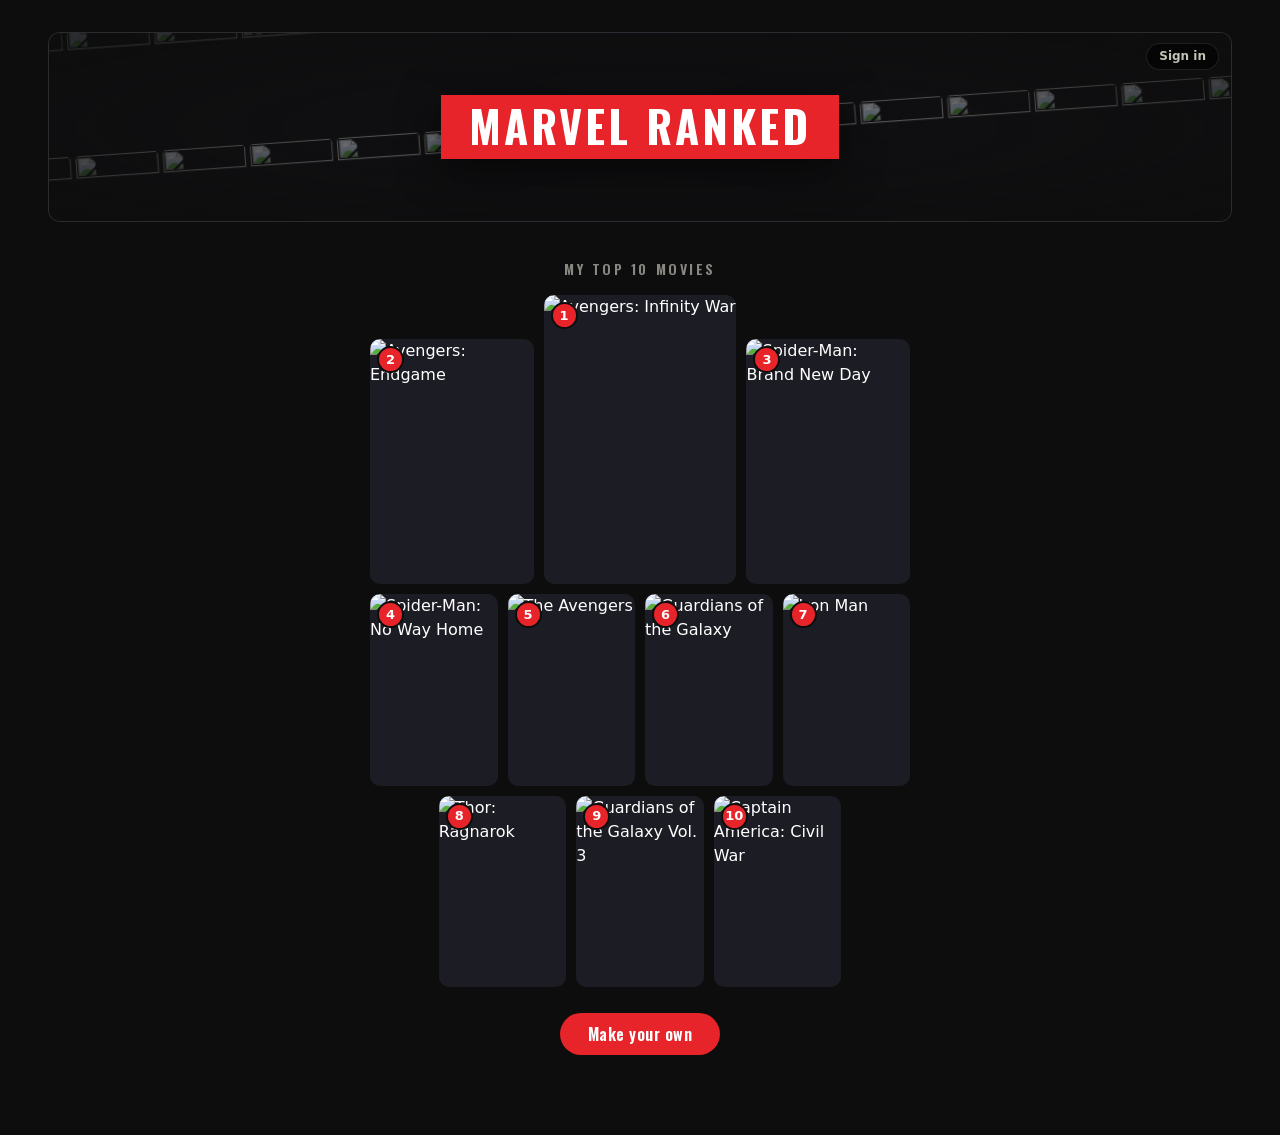
==== commit f1a35196: "Merge branch 'sweep/mr-tab-state' (active tab state for screen readers)" ====
--- a/index.html
+++ b/index.html
@@ -41,13 +41,13 @@
     </header>
 
     <nav class="tabs">
-      <button data-view="rankings" class="active">Rankings</button>
-      <button data-view="phases">Stats &amp; Phases</button>
-      <button data-view="vs">vs IMDb &amp; RT</button>
-      <button data-view="spiderman">Spider-Man</button>
-      <button data-view="heroes">Heroes</button>
-      <button data-view="villains">Villains</button>
-      <button data-view="legacy">Legacy TV</button>
+      <button data-view="rankings" class="active" aria-pressed="true">Rankings</button>
+      <button data-view="phases" aria-pressed="false">Stats &amp; Phases</button>
+      <button data-view="vs" aria-pressed="false">vs IMDb &amp; RT</button>
+      <button data-view="spiderman" aria-pressed="false">Spider-Man</button>
+      <button data-view="heroes" aria-pressed="false">Heroes</button>
+      <button data-view="villains" aria-pressed="false">Villains</button>
+      <button data-view="legacy" aria-pressed="false">Legacy TV</button>
     </nav>
 
     <main id="view"></main>
--- a/styles.css
+++ b/styles.css
@@ -1,4 +1,16 @@
 * { margin: 0; padding: 0; box-sizing: border-box; }
+
+/* Oswald (SIL Open Font License), latin subset, self-hosted: the site has no
+   build step and no CDN, and a condensed face is what carries the comic-book
+   feel in the wordmark and headings. Data cells stay on the system font,
+   whose tabular figures keep score columns aligned. */
+@font-face {
+  font-family: "Oswald";
+  src: url("fonts/oswald-latin.woff2") format("woff2");
+  font-weight: 400 700;
+  font-style: normal;
+  font-display: swap;
+}
 
 :root {
   color-scheme: dark;
@@ -12,6 +24,7 @@
   --border: rgba(255, 255, 255, 0.10);
   --track: #262625;
   --marvel-red: #e62429;
+  --display: "Oswald", "Haettenschweiler", "Arial Narrow", system-ui, sans-serif;
 }
 
 body {
@@ -21,12 +34,25 @@
   line-height: 1.5;
 }
 
-.wrap { margin: 0 auto; padding: 32px 48px 80px; }
+/* Anything that answers a pointer answers at the same speed, and keyboard
+   users get a ring the mouse never shows. */
+button, a, .card, .row .cellbox, .tile, .segbtn, .avgchip {
+  transition: filter 0.12s ease, color 0.12s ease, background-color 0.12s ease,
+    border-color 0.12s ease;
+}
+:focus-visible { outline: 2px solid var(--marvel-red); outline-offset: 2px; border-radius: 4px; }
+@media (prefers-reduced-motion: reduce) {
+  *, *::before, *::after { transition-duration: 0.01ms !important; animation-duration: 0.01ms !important; }
+}
+
+/* Cap the page so the layout stops sprawling on wide monitors — the
+   per-view widths below then read as deliberate rather than arbitrary. */
+.wrap { max-width: 1440px; margin: 0 auto; padding: 32px 48px 80px; }
 
 /* Hero header: poster-collage banner with the title centered on top */
 header.site {
   position: relative; display: flex; align-items: center; justify-content: center;
-  min-height: 190px; border-radius: 14px; overflow: hidden;
+  min-height: 190px; border-radius: 12px; overflow: hidden;
   border: 1px solid var(--border); background: #131318;
 }
 .hero-bg {
@@ -43,11 +69,12 @@
 header.site h1 {
   position: relative; z-index: 2; text-align: center;
   background: var(--marvel-red); color: #fff;
-  font-size: 40px; font-weight: 900; text-transform: uppercase;
-  letter-spacing: 0.06em; line-height: 1.1; padding: 8px 26px 10px;
+  font-family: var(--display);
+  font-size: 44px; font-weight: 700; text-transform: uppercase;
+  letter-spacing: 0.07em; line-height: 1.15; padding: 6px 28px 8px;
   box-shadow: 0 10px 40px rgba(0, 0, 0, 0.6);
 }
-@media (max-width: 700px) { header.site h1 { font-size: 26px; padding: 6px 16px 8px; } }
+@media (max-width: 700px) { header.site h1 { font-size: 28px; padding: 4px 16px 6px; } }
 
 /* Account chip: sits on the hero banner, above the poster collage */
 .account {
@@ -71,15 +98,28 @@
 nav.tabs { display: flex; gap: 4px; margin: 24px 0 20px; border-bottom: 1px solid var(--grid); flex-wrap: wrap; }
 nav.tabs button {
   background: none; border: none; border-bottom: 2px solid transparent;
-  padding: 8px 14px; font-size: 14px; color: var(--text-secondary); cursor: pointer;
+  padding: 8px 14px; color: var(--text-secondary); cursor: pointer;
+  font-family: var(--display); font-size: 15px; letter-spacing: 0.02em;
 }
 nav.tabs button:hover { color: var(--text-primary); }
 nav.tabs button.active { color: var(--text-primary); border-bottom-color: var(--text-primary); font-weight: 600; }
 
 /* Ranking rows — spreadsheet-style colored cells */
 .panel { background: var(--surface); border: 1px solid var(--border); border-radius: 12px; padding: 18px; }
-.panel h2 { font-size: 16px; margin-bottom: 12px; }
-.panel h2 .note { font-weight: 400; font-size: 13px; color: var(--text-muted); }
+/* Headings carry a title, action chips and a note; laid out inline they broke
+   mid-phrase and split the chip group. As a wrapping flex row the chips stay
+   together, and a note that shares its heading with buttons takes its own
+   line instead of threading between them. */
+.panel h2 {
+  display: flex; flex-wrap: wrap; align-items: baseline; gap: 4px 8px;
+  font-family: var(--display); font-size: 18px; font-weight: 600;
+  letter-spacing: 0.01em; margin-bottom: 12px;
+}
+.panel h2:has(button) .note { flex-basis: 100%; }
+.panel h2 .note {
+  font-family: system-ui, -apple-system, "Segoe UI", sans-serif;
+  font-weight: 400; font-size: 13px; color: var(--text-muted);
+}
 .row {
   display: grid; grid-template-columns: 30px 1fr;
   gap: 8px; align-items: center; padding: 2px 0; font-size: 14px;
@@ -215,6 +255,36 @@
 .share-actions { display: flex; gap: 8px; justify-content: center; margin-top: 12px; }
 .share-actions .chip { font: inherit; font-size: 13px; cursor: pointer; text-decoration: none; }
 
+/* Head-to-head: two picture cards, pick one, repeat */
+.h2h-box { max-width: 460px; text-align: center; }
+.h2h-box h2 { font-size: 17px; margin-bottom: 12px; }
+.h2h-pair { display: grid; grid-template-columns: 1fr 1fr; gap: 10px; }
+.h2hpick {
+  display: flex; flex-direction: column; gap: 0; padding: 0 0 8px;
+  background: var(--track); border: 1px solid var(--border); border-radius: 10px;
+  overflow: hidden; font: inherit; color: inherit; cursor: pointer; text-align: center;
+}
+.h2hpick:hover, .h2hpick:focus-visible { border-color: var(--text-muted); filter: brightness(1.08); }
+.h2hpick:active { transform: scale(0.985); }
+.h2hpick img, .h2hpick .noimg {
+  width: 100%; aspect-ratio: 3 / 4; object-fit: cover; display: block; background: #1c1c24;
+}
+.h2hpick .noimg {
+  display: flex; align-items: center; justify-content: center;
+  font-weight: 700; color: #6b6b78;
+}
+.h2hname { font-size: 13px; font-weight: 600; margin-top: 7px; padding: 0 6px; }
+.h2hsub { font-size: 11px; font-weight: 600; padding: 0 6px; }
+.h2hskip {
+  background: none; border: none; font: inherit; font-size: 12px;
+  color: var(--text-muted); cursor: pointer; margin-top: 10px; text-decoration: underline;
+}
+.h2hskip:hover { color: var(--text-secondary); }
+/* Reserves its line, so the box doesn't jump between matchups */
+.h2hflash { min-height: 18px; font-size: 12px; color: var(--text-secondary); margin-top: 8px; }
+.h2hdone { margin-top: 8px; }
+.h2h-box .chip[disabled] { opacity: 0.45; cursor: default; }
+
 /* Cover detail popup: big poster + rating/rank profile */
 .card[data-detail] { cursor: pointer; }
 .detail-box { max-width: 320px; text-align: center; animation: detailpop 0.16s ease-out; }
@@ -239,9 +309,39 @@
 @media (max-width: 600px) { .tiles { grid-template-columns: repeat(2, 1fr); } }
 .tile { background: var(--surface); border: 1px solid var(--border); border-radius: 12px; padding: 14px 16px; }
 .tile .label { font-size: 12px; color: var(--text-muted); }
-.tile .value { font-size: 26px; font-weight: 600; line-height: 1.25; margin: 2px 0; }
+.tile .value { font-family: var(--display); font-size: 30px; font-weight: 600; line-height: 1.2; margin: 2px 0; }
 .tile .sub { font-size: 12px; color: var(--text-secondary); display: flex; align-items: center; gap: 6px; }
 .tile .sub .dot { width: 8px; height: 8px; border-radius: 50%; flex-shrink: 0; }
+
+/* Streaks: the run itself, as the posters, with each film's score on it */
+.runstrip { display: flex; flex-wrap: wrap; gap: 6px; margin-top: 8px; }
+.runstrip figure { position: relative; width: 58px; border-radius: 6px; overflow: hidden; }
+.runstrip img, .runstrip .noimg {
+  display: block; width: 100%; aspect-ratio: 2 / 3; object-fit: cover; background: #1c1c24;
+}
+.runstrip .noimg {
+  display: flex; align-items: center; justify-content: center;
+  font-size: 12px; font-weight: 700; color: #6b6b78;
+}
+.runstrip .score {
+  position: absolute; right: 3px; bottom: 3px; border-radius: 5px;
+  padding: 0 5px; font-size: 11px; font-weight: 700;
+}
+.runspan { margin-top: 6px; }
+/* Tied runs stack, so they need more air between them than inside one. */
+.runspan + .runstrip { margin-top: 14px; }
+
+/* How you grade: the two spreads side by side, then the biggest disagreement */
+.gradepair { display: flex; gap: 28px; margin: 4px 0 8px; }
+.gradepair .big { font-family: var(--display); font-size: 30px; font-weight: 600; display: block; line-height: 1.2; }
+.gradepair .sub { font-size: 12px; color: var(--text-muted); }
+.taker { display: flex; align-items: center; gap: 10px; margin-top: 8px; }
+.taker img { width: 42px; aspect-ratio: 2 / 3; object-fit: cover; border-radius: 6px; flex-shrink: 0; }
+.takertext { flex: 1; min-width: 0; }
+.takertitle { font-size: 14px; font-weight: 600; }
+.taker .score {
+  font-size: 12px; font-weight: 700; border-radius: 5px; padding: 1px 7px;
+}
 
 /* Column charts: height carries the rating; color repeats the site scale */
 .chart { --h: 140px; display: flex; gap: 8px; margin-top: 6px; }
@@ -300,27 +400,48 @@
 .vsscatter circle:not(.hit) { stroke: var(--surface); stroke-width: 2; }
 .vsscatter g:hover circle:not(.hit) { filter: brightness(1.15); }
 
-/* Legacy TV: unranked pre-Disney+ seasons grouped by series */
+/* Legacy TV: pre-Disney+ seasons grouped by phase, each with an add/remove
+   chip where a rated card would show its score */
 .legacywrap { max-width: 900px; margin: 0 auto; }
+.legacybtn {
+  flex-shrink: 0; margin-right: 8px; border-radius: 6px; cursor: pointer;
+  padding: 2px 9px; font: 700 12px/1.5 system-ui, -apple-system, "Segoe UI", sans-serif;
+  background: var(--track); color: var(--text-secondary);
+  border: 1px dashed var(--baseline);
+}
+.legacybtn:hover { color: var(--text-primary); border-color: var(--text-muted); }
+.legacybtn.on {
+  background: rgba(60, 187, 84, 0.16); color: #7fd992;
+  border: 1px solid rgba(60, 187, 84, 0.5);
+}
+.legacybtn.on:hover { color: #fff; border-color: #7fd992; }
 .phase-block h3 .note { font-weight: 400; color: var(--text-muted); }
 
 /* Hand-ranked rosters — Spider-Man, Heroes, Villains: group-colored picture
-   cards, drag to reorder */
-.rosterwrap { max-width: 560px; margin: 0 auto; }
-.rosterlist { display: grid; gap: 6px; }
-.rosterrow { display: grid; grid-template-columns: 36px 1fr 18px; gap: 8px; align-items: center; }
+   cards, drag to reorder. Fifty-seven heroes in one column is 4,800px of
+   scrolling with most of a desktop screen empty, so the list flows into
+   columns as the window allows; the drag hit-test handles the grid. */
+.rosterwrap { max-width: 1180px; margin: 0 auto; }
+.rosterlist { display: grid; gap: 6px; grid-template-columns: minmax(0, 1fr); }
+@media (min-width: 860px) { .rosterlist { grid-template-columns: repeat(2, minmax(0, 1fr)); } }
+@media (min-width: 1240px) { .rosterlist { grid-template-columns: repeat(3, minmax(0, 1fr)); } }
+.rosterrow { display: grid; grid-template-columns: 30px 1fr 18px; gap: 8px; align-items: center; }
 .rosterrow .rank {
-  text-align: right; font-size: 18px; font-weight: 800;
+  text-align: right; font-family: var(--display); font-size: 20px; font-weight: 600;
   color: var(--text-muted); font-variant-numeric: tabular-nums;
 }
+/* Name over actor: pinned to opposite ends of a wide row they read as two
+   unrelated columns. */
+.rosterrow .card .meta { flex: 1; min-width: 0; padding: 4px 0; }
+.rosterrow .card .name { display: block; white-space: normal; }
 .rosterrow .card .era {
-  font-size: 11px; font-weight: 600; margin-right: 10px; text-align: right;
-  max-width: 40%; overflow: hidden; text-overflow: ellipsis; white-space: nowrap;
+  display: block; font-size: 11px; font-weight: 600; color: var(--text-muted);
+  overflow: hidden; text-overflow: ellipsis; white-space: nowrap;
 }
 .rosterrow.dragging .card { outline: 2px dashed rgba(255, 255, 255, 0.55); }
 /* Character portraits are near-4:3 tall and lead with a face — give them a
    wider cell than a poster so they aren't cropped to a sliver */
-.rosterlist.portraits .card img { width: 58px; aspect-ratio: 3 / 4; }
+.rosterlist.portraits .card img { width: 48px; aspect-ratio: 3 / 4; }
 /* Group color key under a character roster */
 .rosterkey { display: inline-flex; flex-wrap: wrap; gap: 4px 10px; margin-left: 4px; }
 .rosterkey span { display: inline-flex; align-items: center; gap: 4px; white-space: nowrap; }
@@ -343,8 +464,8 @@
    footer, which is a note to the site's owner rather than to a visitor */
 body.showcase-on nav.tabs, body.showcase-on footer { display: none; }
 .showcase-sub {
-  text-align: center; color: var(--text-muted);
-  font-size: 12px; font-weight: 700; letter-spacing: 0.16em; margin-bottom: 16px;
+  text-align: center; color: var(--text-muted); font-family: var(--display);
+  font-size: 14px; font-weight: 600; letter-spacing: 0.18em; margin-bottom: 16px;
 }
 .showcase figure {
   position: relative; border-radius: 10px; overflow: hidden; background: #1c1c24;
@@ -369,7 +490,8 @@
 .showcase-cta { text-align: center; margin-top: 26px; }
 .showcase-cta button {
   background: var(--marvel-red); color: #fff; border: none; border-radius: 999px;
-  font: inherit; font-size: 15px; font-weight: 700; padding: 10px 28px; cursor: pointer;
+  font: 600 16px/1.4 var(--display); letter-spacing: 0.03em;
+  padding: 10px 28px; cursor: pointer;
 }
 .showcase-cta button:hover { filter: brightness(1.1); }
 .showcase-cta .fineprint { margin-top: 12px; }
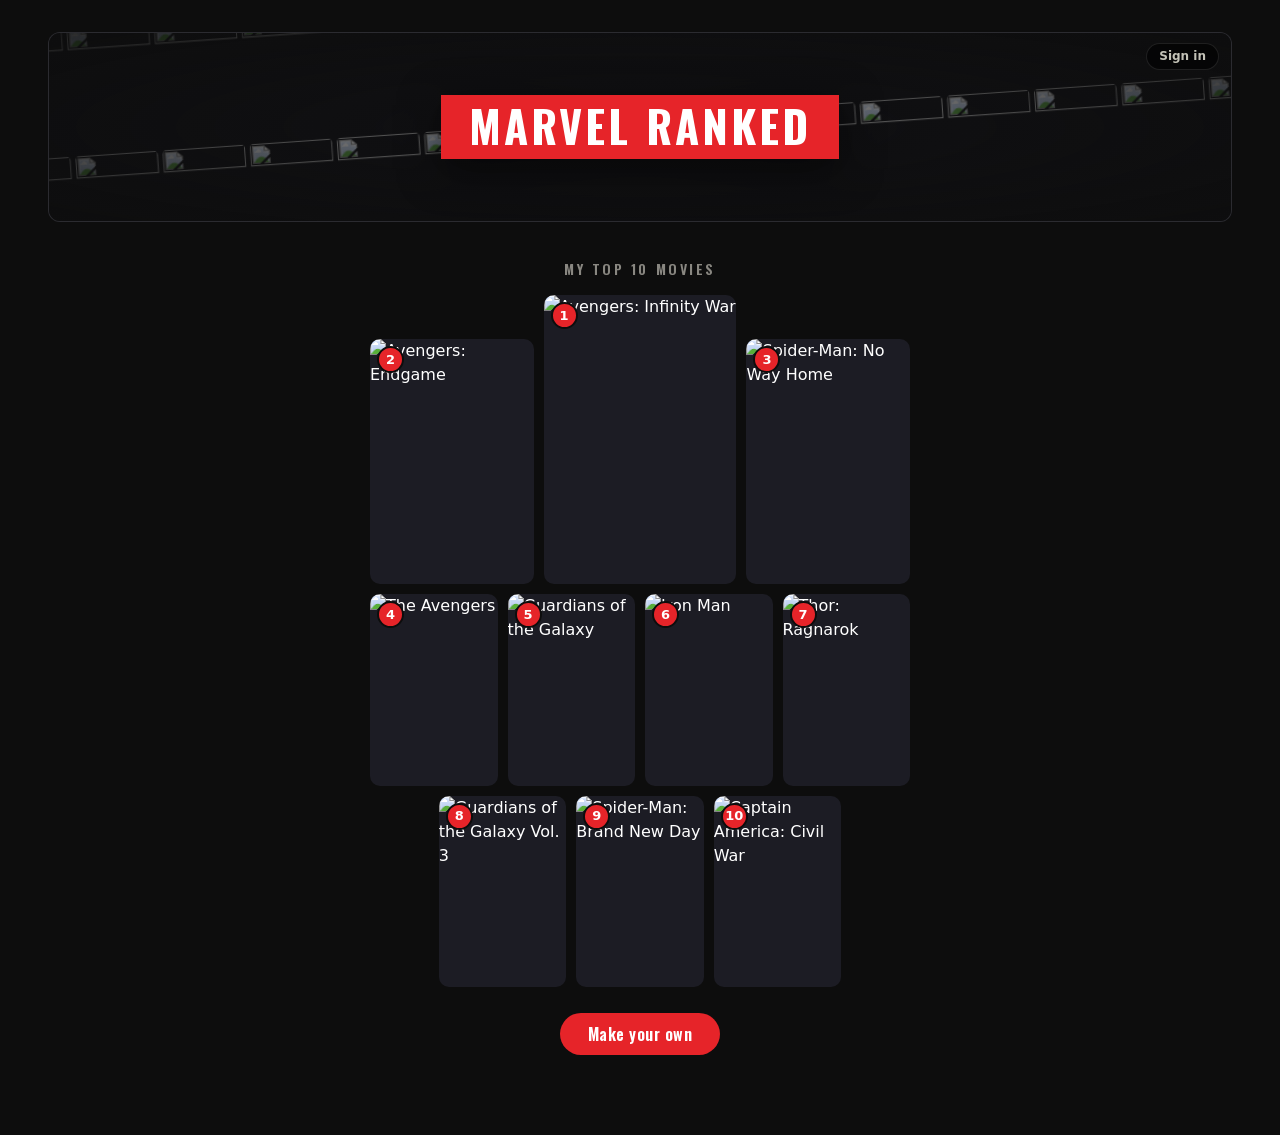
==== commit bbcced42: "Merge branch 'sweep/mr-font-preload' (preload title font)" ====
--- a/index.html
+++ b/index.html
@@ -30,6 +30,9 @@
   <meta name="apple-mobile-web-app-capable" content="yes">
   <meta name="apple-mobile-web-app-status-bar-style" content="black-translucent">
   <meta name="apple-mobile-web-app-title" content="Marvel Ranked">
+  <!-- The title font is only found after styles.css parses; preloading it
+       starts the download in parallel. crossorigin: fonts load in CORS mode. -->
+  <link rel="preload" href="fonts/oswald-latin.woff2" as="font" type="font/woff2" crossorigin>
   <link rel="stylesheet" href="styles.css">
 </head>
 <body>
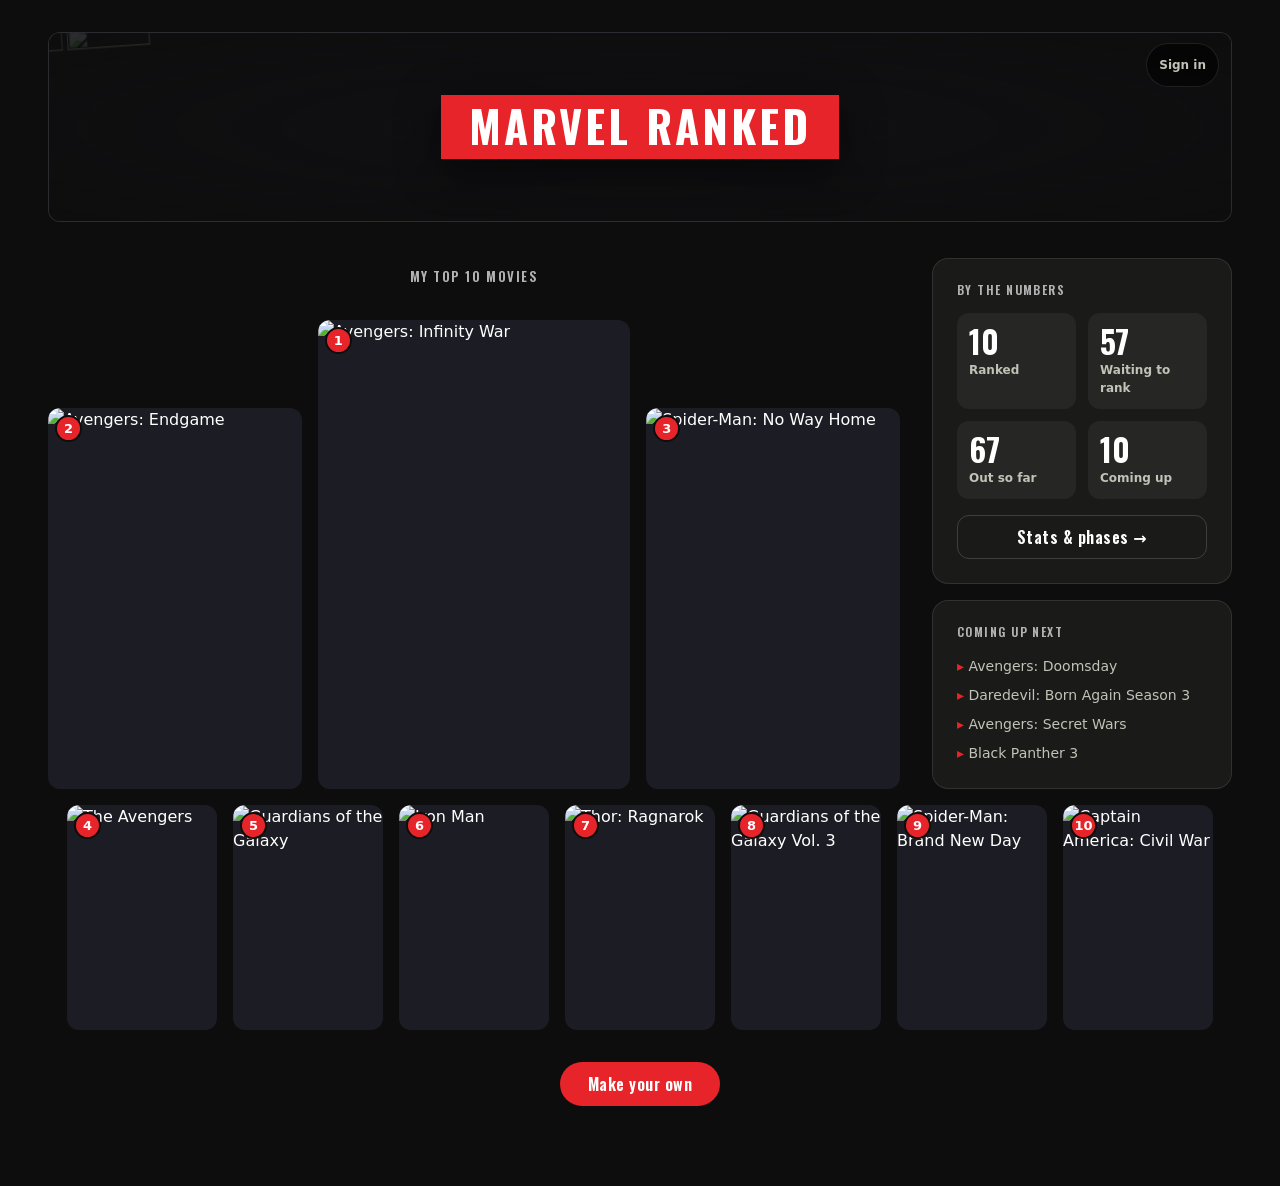
==== commit 87246f1c: "Merge branch 'feature/upcoming-dates' (Upcoming tab with release dates)" ====
--- a/index.html
+++ b/index.html
@@ -30,6 +30,9 @@
   <meta name="apple-mobile-web-app-capable" content="yes">
   <meta name="apple-mobile-web-app-status-bar-style" content="black-translucent">
   <meta name="apple-mobile-web-app-title" content="Marvel Ranked">
+  <!-- 88 of 91 covers come from here, but app.js only requests them after
+       every script has loaded; open the connection while the scripts download. -->
+  <link rel="preconnect" href="https://upload.wikimedia.org">
   <!-- The title font is only found after styles.css parses; preloading it
        starts the download in parallel. crossorigin: fonts load in CORS mode. -->
   <link rel="preload" href="fonts/oswald-latin.woff2" as="font" type="font/woff2" crossorigin>
@@ -51,6 +54,7 @@
       <button data-view="heroes" aria-pressed="false">Heroes</button>
       <button data-view="villains" aria-pressed="false">Villains</button>
       <button data-view="legacy" aria-pressed="false">Legacy TV</button>
+      <button data-view="upcoming" aria-pressed="false">Upcoming</button>
     </nav>
 
     <main id="view"></main>
@@ -60,6 +64,7 @@
 
   <script src="sync.js"></script>
   <script src="data.js"></script>
+  <script src="releases.js"></script>
   <script src="imdb.js"></script>
   <script src="rt.js"></script>
   <script src="covers.js"></script>
--- a/styles.css
+++ b/styles.css
@@ -228,7 +228,7 @@
   align-items: center; padding: 3px 0 1px;
 }
 .tierrow .tierline { display: flex; align-items: center; gap: 8px; }
-.tierrow .tierline b { font-size: 11px; color: var(--c); }
+.tierrow .tierline b { font-size: 12px; color: var(--c); }
 .tierrow .tierline::before, .tierrow .tierline::after {
   content: ""; height: 2px; border-radius: 1px; background: var(--c); opacity: 0.5; flex: 1;
 }
@@ -274,7 +274,7 @@
   font-weight: 700; color: #6b6b78;
 }
 .h2hname { font-size: 13px; font-weight: 600; margin-top: 7px; padding: 0 6px; }
-.h2hsub { font-size: 11px; font-weight: 600; padding: 0 6px; }
+.h2hsub { font-size: 12px; font-weight: 600; padding: 0 6px; }
 .h2hskip {
   background: none; border: none; font: inherit; font-size: 12px;
   color: var(--text-muted); cursor: pointer; margin-top: 10px; text-decoration: underline;
@@ -325,7 +325,7 @@
 }
 .runstrip .score {
   position: absolute; right: 3px; bottom: 3px; border-radius: 5px;
-  padding: 0 5px; font-size: 11px; font-weight: 700;
+  padding: 0 5px; font-size: 12px; font-weight: 700;
 }
 .runspan { margin-top: 6px; }
 /* Tied runs stack, so they need more air between them than inside one. */
@@ -348,7 +348,7 @@
 .chart .yaxis { position: relative; width: 18px; height: var(--h); flex-shrink: 0; }
 .chart .yaxis span {
   position: absolute; right: 0; transform: translateY(-50%);
-  font-size: 11px; color: var(--text-muted); font-variant-numeric: tabular-nums;
+  font-size: 12px; color: var(--text-muted); font-variant-numeric: tabular-nums;
 }
 .chart .plotarea { position: relative; flex: 1; min-width: 0; }
 .chart .gridline { position: absolute; left: 0; right: 0; border-top: 1px solid var(--grid); }
@@ -360,6 +360,7 @@
 .chart .colbar { height: var(--h); display: flex; align-items: flex-end; justify-content: center; }
 .chart .colbar i { display: block; width: 100%; max-width: 24px; border-radius: 4px 4px 0 0; }
 .chart .colwrap:hover i { filter: brightness(1.18); }
+/* .xl and .glabel stay 10 px: one year per 15 px column on a 390 px phone; 12 px clips them */
 .chart .xl { font-size: 10px; color: var(--text-muted); text-align: center; margin-top: 4px; }
 .chart .glabel {
   display: flex; align-items: center; justify-content: center; gap: 5px;
@@ -435,7 +436,7 @@
 .rosterrow .card .meta { flex: 1; min-width: 0; padding: 4px 0; }
 .rosterrow .card .name { display: block; white-space: normal; }
 .rosterrow .card .era {
-  display: block; font-size: 11px; font-weight: 600; color: var(--text-muted);
+  display: block; font-size: 12px; font-weight: 600; color: var(--text-muted);
   overflow: hidden; text-overflow: ellipsis; white-space: nowrap;
 }
 .rosterrow.dragging .card { outline: 2px dashed rgba(255, 255, 255, 0.55); }
@@ -485,7 +486,8 @@
 }
 /* #1 is the wider middle column, so it stands taller off a shared baseline */
 .showcase-podium { display: grid; grid-template-columns: 1fr 1.18fr 1fr; gap: 10px; align-items: end; }
-.showcase-row { display: flex; justify-content: center; gap: 10px; margin-top: 10px; }
+/* #4-#10 in one wrapping row: four then three on phones, one row on desktop */
+.showcase-row { display: flex; flex-wrap: wrap; justify-content: center; gap: 10px; margin-top: 10px; }
 .showcase-row figure { width: calc((100% - 30px) / 4); }
 .showcase-cta { text-align: center; margin-top: 26px; }
 .showcase-cta button {
@@ -495,6 +497,53 @@
 }
 .showcase-cta button:hover { filter: brightness(1.1); }
 .showcase-cta .fineprint { margin-top: 12px; }
+.showcase figcaption, .showcase-side { display: none; }
+
+/* Desktop board (Nova's UI audit 2026-11-21): a 1200px container, podium
+   #2 260 | #1 320 | #3 260 beside a stats column, #4-#10 in one row of 150px
+   posters. Audit tokens: radii 12/16, 24px card padding, 12px tile gaps,
+   200ms hover lift with cubic-bezier(.2,.8,.2,1). Phones/tablets keep the 540px board. */
+@media (min-width: 1024px) {
+  .showcase {
+    max-width: 1200px; display: grid; align-items: end;
+    grid-template-columns: minmax(0, 1fr) clamp(240px, 24vw, 300px); gap: 0 32px;
+  }
+  .showcase-sub { grid-column: 1; grid-row: 1; font-size: 13px; letter-spacing: 0.12em; color: #b3b3b3; margin-bottom: 24px; }
+  .showcase-podium { grid-column: 1; grid-row: 2; grid-template-columns: 260fr 320fr 260fr; gap: 16px; max-width: 868px; width: 100%; justify-self: center; }
+  .showcase-row { grid-column: 1 / -1; flex-wrap: nowrap; gap: 16px; margin-top: 16px; }
+  .showcase-row figure { width: auto; flex: 0 1 150px; min-width: 0; }
+  .showcase-cta { grid-column: 1 / -1; margin-top: 32px; }
+  .showcase-cta button { min-height: 44px; }
+  .showcase figure { border-radius: 12px; transition: transform 0.2s cubic-bezier(.2, .8, .2, 1), box-shadow 0.2s cubic-bezier(.2, .8, .2, 1); }
+  .showcase figcaption {
+    display: flex; flex-direction: column; position: absolute; inset: auto 0 0 0;
+    padding: 32px 12px 10px; background: linear-gradient(to top, rgba(0, 0, 0, 0.9), transparent);
+    font: 600 14px/1.25 var(--display); letter-spacing: 0.02em; color: #fff;
+    opacity: 0; transition: opacity 0.2s cubic-bezier(.2, .8, .2, 1);
+  }
+  .showcase figcaption span { font: 400 12px/1.4 system-ui, -apple-system, "Segoe UI", sans-serif; color: var(--text-secondary); }
+  .showcase-side { grid-column: 2; grid-row: 1 / 3; display: flex; flex-direction: column; gap: 16px; align-self: stretch; justify-content: end; }
+  .sc-card { background: var(--surface); border: 1px solid var(--border); border-radius: 16px; padding: 24px; }
+  .sc-head { font: 600 12px/1.2 var(--display); text-transform: uppercase; letter-spacing: 0.12em; color: #b3b3b3; margin-bottom: 16px; }
+  .sc-stats { display: grid; grid-template-columns: 1fr 1fr; gap: 12px; }
+  .sc-stat { background: var(--track); border-radius: 12px; padding: 12px; display: flex; flex-direction: column; gap: 4px; }
+  .sc-num { font: 700 32px/1 var(--display); font-variant-numeric: tabular-nums; }
+  .sc-label { font-size: 12px; font-weight: 600; color: var(--text-secondary); }
+  .sc-link {
+    margin-top: 16px; width: 100%; min-height: 44px; border-radius: 12px;
+    background: none; border: 1px solid rgba(255, 255, 255, 0.16); color: var(--text-primary);
+    font: 600 16px/1 var(--display); letter-spacing: 0.03em; cursor: pointer;
+  }
+  .sc-link:hover { border-color: rgba(255, 255, 255, 0.4); }
+  .sc-next { list-style: none; display: flex; flex-direction: column; gap: 8px; font-size: 14px; color: var(--text-secondary); }
+  .sc-next li::before { content: "▸ "; color: var(--marvel-red); }
+  .account button { min-height: 44px; }
+  .undobar button { min-height: 44px; }
+}
+@media (min-width: 1024px) and (hover: hover) {
+  .showcase figure:hover { transform: translateY(-4px); box-shadow: 0 8px 24px rgba(0, 0, 0, 0.35); }
+  .showcase figure:hover figcaption { opacity: 1; }
+}
 
 /* First-visit example board — what a shared link lands on */
 .demo-banner {
@@ -513,8 +562,11 @@
 .seg { display: inline-flex; gap: 2px; margin-left: 8px; vertical-align: 2px; }
 .segbtn {
   border: 1px solid var(--border); background: none; color: var(--text-muted);
-  font: inherit; font-size: 11px; font-weight: 400; padding: 2px 8px; cursor: pointer;
-}
+  font: inherit; font-size: 12px; font-weight: 400; padding: 2px 8px; cursor: pointer;
+  position: relative;
+}
+/* 44 px tall hit area without changing the pill's look */
+.segbtn::after { content: ""; position: absolute; left: 0; right: 0; top: 50%; height: 44px; transform: translateY(-50%); }
 .segbtn:first-child { border-radius: 999px 0 0 999px; }
 .segbtn:last-child { border-radius: 0 999px 999px 0; }
 .segbtn:hover { color: var(--text-secondary); }
@@ -561,6 +613,34 @@
 .section-gap { margin-top: 16px; }
 footer { margin-top: 28px; font-size: 12px; color: var(--text-muted); }
 footer a { color: inherit; }
+
+/* Upcoming: one row per title (name, movie/show chip, date, countdown) */
+.upwrap { max-width: 900px; margin: 0 auto; }
+.uplist { list-style: none; display: flex; flex-direction: column; gap: 6px; }
+.uprow {
+  display: grid; grid-template-columns: minmax(0, 1fr) 64px 110px 104px; align-items: center; gap: 12px;
+  min-height: 44px; padding: 8px 12px; font-size: 14px;
+  background: var(--track); border: 1px solid var(--border); border-radius: 8px;
+}
+.uptitle { font-weight: 600; overflow-wrap: anywhere; }
+.uptype {
+  justify-self: start; font-size: 12px; font-weight: 600; color: var(--text-secondary);
+  border: 1px solid var(--border); border-radius: 999px; padding: 2px 10px;
+}
+.uptype.movie { border-color: rgba(230, 36, 41, 0.6); }
+.update { text-align: right; font-variant-numeric: tabular-nums; }
+.update.tba { color: var(--text-secondary); }
+.upcount { text-align: right; font-size: 12px; color: var(--text-secondary); }
+.uplink {
+  margin-top: 10px; min-height: 44px; padding: 0 14px; border-radius: 8px; cursor: pointer;
+  background: none; border: 1px solid rgba(255, 255, 255, 0.16); color: var(--text-secondary);
+  font: 600 14px/1 var(--display); letter-spacing: 0.02em;
+}
+.uplink:hover { color: var(--text-primary); border-color: rgba(255, 255, 255, 0.4); }
+@media (max-width: 600px) {
+  .uprow { grid-template-columns: minmax(0, 1fr) auto; grid-template-areas: "t d" "y c"; row-gap: 4px; }
+  .uptitle { grid-area: t; } .update { grid-area: d; } .uptype { grid-area: y; } .upcount { grid-area: c; }
+}
 
 /* Phones get the full width: slim page gutters, tighter panels and gaps.
    Keep this block last so it wins over the base rules above. */
